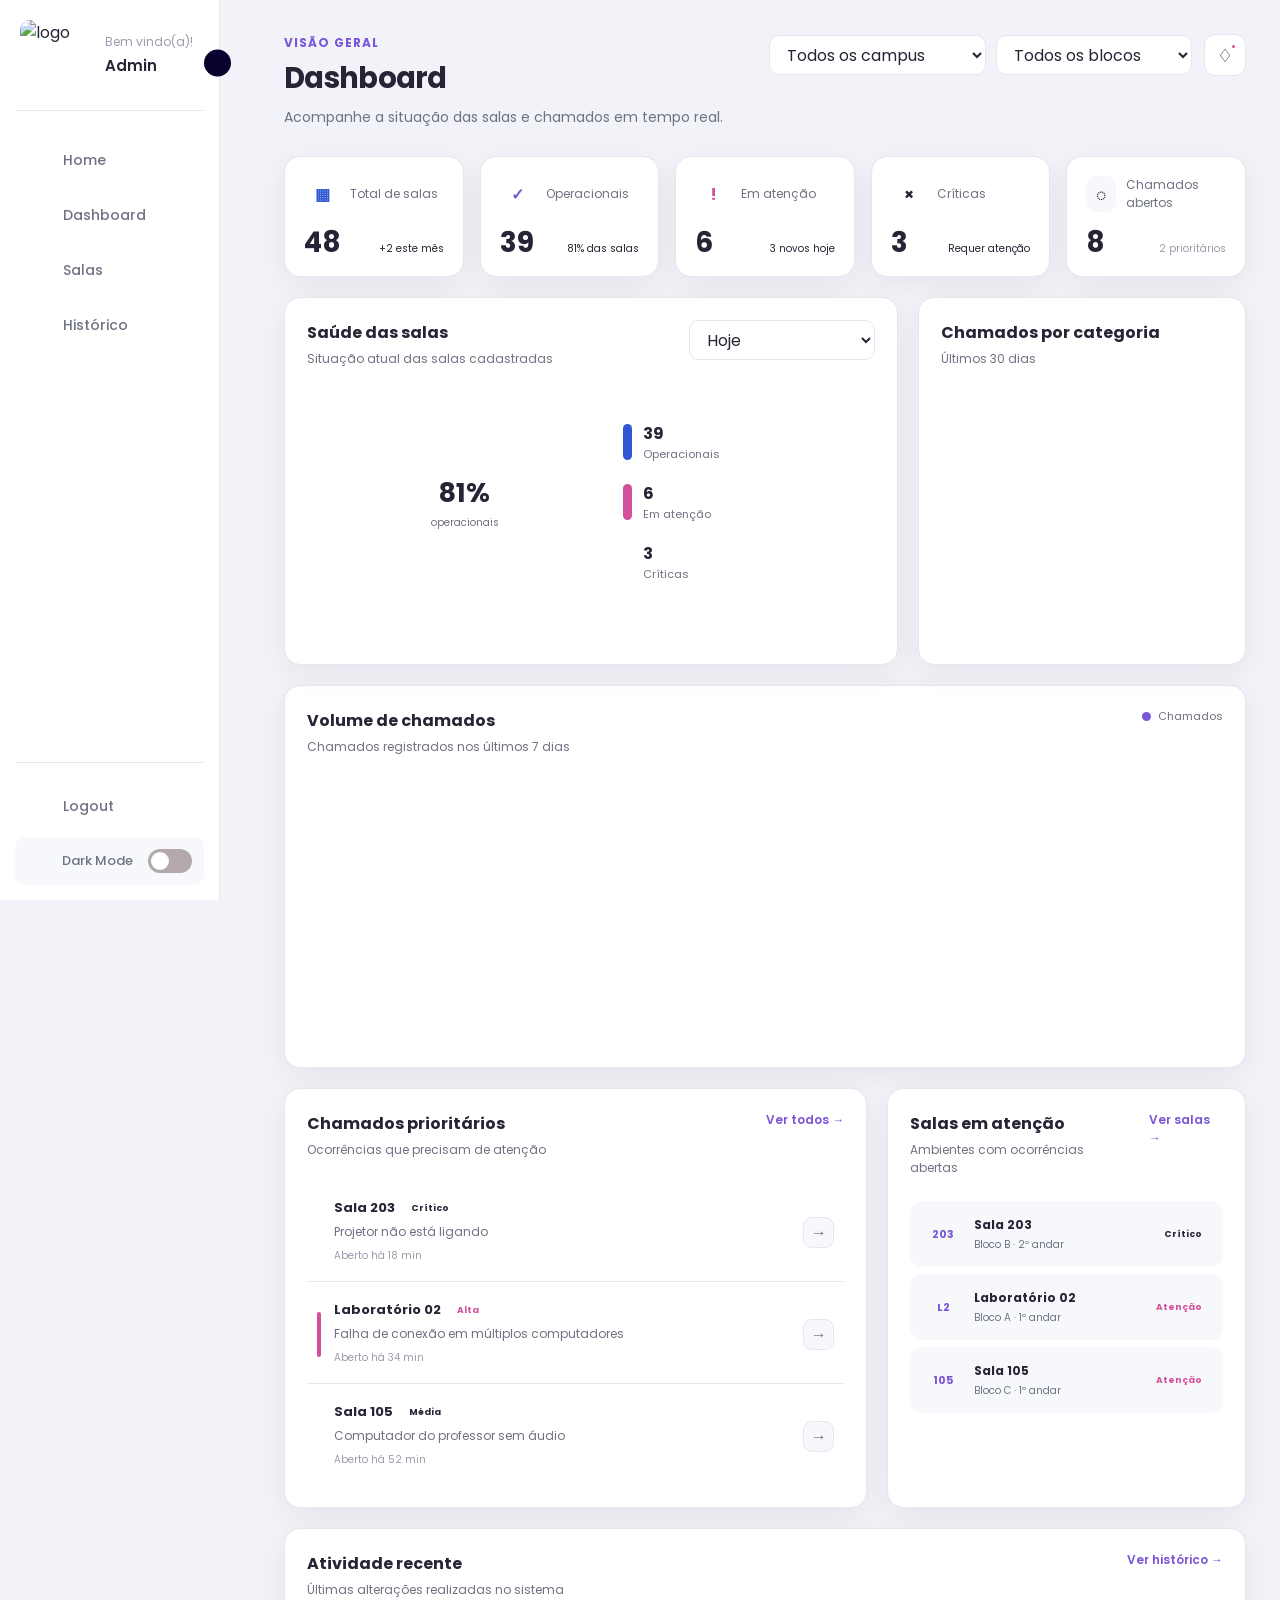
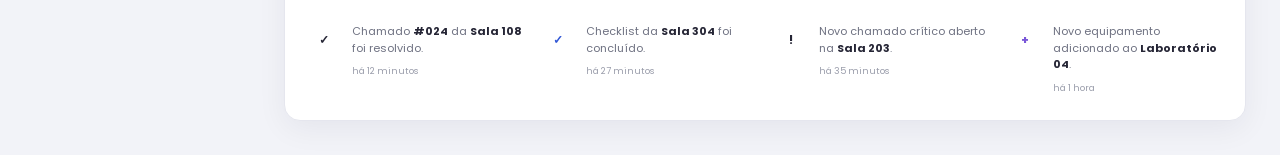
==== dashboard.html @ b804616a "Primeira versão do dashboard" ====
<!DOCTYPE html>
<html lang="pt-BR">

<head>
    <meta charset="UTF-8">
    <meta name="viewport" content="width=device-width, initial-scale=1.0">

    <title>Dashboard | SGSA</title>

    <link rel="stylesheet" href="css/dashboard.css">
    <link rel="stylesheet" href="css/global.css">
    <link rel="stylesheet" href="css/sidebar.css">
    <link rel="stylesheet" href="css/colors.css">
</head>

<body>

    <div class="app">

        <nav id="sidebar">
            <header>

            <div class="image-text">
                <span class="logo">
                    <img src="img/SGSA-logo.png" alt="logo">
                </span>
            </div>

            <div class="text header-text">
                <span class="bem-vindo">Bem vindo(a)!</span>
                <span class="user">Admin</span>
            </div>

            <i class="fa-solid fa-chevron-right toggle"></i>

        </header>

        <div class="menu-bar">
            <div class="menu">
                <ul class="menu-links">

                    <li class="nav-link">
                        <a href="#">
                            <i class="fa-regular fa-home"></i>
                            <span class="text nav-text">Home</span>
                        </a>
                    </li>

                    <li class="nav-link">
                        <a href="dashboard.html">
                            <i class="fa-solid fa-chart-line"></i>
                            <span class="text nav-text">Dashboard</span>
                        </a>
                    </li>

                    <li class="nav-link">
                        <a href="#">
                            <i class="fa-solid fa-graduation-cap"></i>
                            <span class="text nav-text">Salas</span>
                        </a>
                    </li>

                    <li class="nav-link">
                        <a href="#">
                            <i class="fa-solid fa-clock"></i>
                            <span class="text nav-text">Histórico</span>
                        </a>
                    </li>

                </ul>

                <ul class="menu-footer-links">
                    <li class="logout-link">
                        <a href="#">
                            <i class="fa-solid fa-power-off"></i>
                            <span class="text nav-text">Logout</span>
                        </a>
                    </li>

                    <li class="mode">
                            <div class="moon-sun">
                                <i class="fa-regular fa-moon moon"></i>
                                <i class="fa-regular fa-sun sun"></i>
                            </div>
                            <span class="mode-text text">Dark Mode</span>

                            <div class="toggle-switch">
                                <span class="switch"></span>
                            </div>
                    </li>

                </ul>
            </div>
            </div>
        </nav>

        <!-- =========================
             CONTEÚDO
        ========================== -->

        <main class="main-content">

            <!-- HEADER -->

            <header class="topbar">

                <div>

                    <p class="page-eyebrow">
                        Visão geral
                    </p>

                    <h1>
                        Dashboard
                    </h1>

                    <p class="page-description">
                        Acompanhe a situação das salas e chamados em tempo real.
                    </p>

                </div>


                <div class="topbar-actions">

                    <div class="filters">

                        <select>
                            <option>Todos os campus</option>
                            <option>Campus Paralela</option>
                            <option>Campus Comércio</option>
                        </select>

                        <select>
                            <option>Todos os blocos</option>
                            <option>Bloco A</option>
                            <option>Bloco B</option>
                            <option>Bloco C</option>
                        </select>

                    </div>


                    <button class="notification-button">
                        ♢
                        <span class="notification-dot"></span>
                    </button>

                </div>

            </header>


            <!-- =========================
                 CARDS
            ========================== -->

            <section class="summary-grid">

                <article class="summary-card">

                    <div class="summary-card-header">

                        <div class="card-icon blue">
                            ▦
                        </div>

                        <span class="card-label">
                            Total de salas
                        </span>

                    </div>

                    <div class="summary-card-content">

                        <strong class="card-number">
                            48
                        </strong>

                        <span class="card-change positive">
                            +2 este mês
                        </span>

                    </div>

                </article>


                <article class="summary-card">

                    <div class="summary-card-header">

                        <div class="card-icon purple">
                            ✓
                        </div>

                        <span class="card-label">
                            Operacionais
                        </span>

                    </div>

                    <div class="summary-card-content">

                        <strong class="card-number">
                            39
                        </strong>

                        <span class="card-change positive">
                            81% das salas
                        </span>

                    </div>

                </article>


                <article class="summary-card">

                    <div class="summary-card-header">

                        <div class="card-icon pink">
                            !
                        </div>

                        <span class="card-label">
                            Em atenção
                        </span>

                    </div>

                    <div class="summary-card-content">

                        <strong class="card-number">
                            6
                        </strong>

                        <span class="card-change warning">
                            3 novos hoje
                        </span>

                    </div>

                </article>


                <article class="summary-card">

                    <div class="summary-card-header">

                        <div class="card-icon red">
                            ×
                        </div>

                        <span class="card-label">
                            Críticas
                        </span>

                    </div>

                    <div class="summary-card-content">

                        <strong class="card-number">
                            3
                        </strong>

                        <span class="card-change danger">
                            Requer atenção
                        </span>

                    </div>

                </article>


                <article class="summary-card">

                    <div class="summary-card-header">

                        <div class="card-icon navy">
                            ◌
                        </div>

                        <span class="card-label">
                            Chamados abertos
                        </span>

                    </div>

                    <div class="summary-card-content">

                        <strong class="card-number">
                            8
                        </strong>

                        <span class="card-change">
                            2 prioritários
                        </span>

                    </div>

                </article>

            </section>


            <!-- =========================
                 GRÁFICOS
            ========================== -->

            <section class="charts-grid">

                <!-- SAÚDE DAS SALAS -->

                <article class="dashboard-card chart-large">

                    <div class="section-header">

                        <div>
                            <h2>Saúde das salas</h2>

                            <p>
                                Situação atual das salas cadastradas
                            </p>
                        </div>

                        <select class="small-select">
                            <option>Hoje</option>
                            <option>Últimos 7 dias</option>
                            <option>Últimos 30 dias</option>
                        </select>

                    </div>


                    <div class="health-content">

                        <div class="donut-wrapper">

                            <canvas id="healthChart"></canvas>

                            <div class="donut-center">
                                <strong>81%</strong>
                                <span>operacionais</span>
                            </div>

                        </div>


                        <div class="chart-legend">

                            <div class="legend-item">

                                <span class="legend-color operational"></span>

                                <div>
                                    <strong>39</strong>
                                    <span>Operacionais</span>
                                </div>

                            </div>


                            <div class="legend-item">

                                <span class="legend-color attention"></span>

                                <div>
                                    <strong>6</strong>
                                    <span>Em atenção</span>
                                </div>

                            </div>


                            <div class="legend-item">

                                <span class="legend-color critical"></span>

                                <div>
                                    <strong>3</strong>
                                    <span>Críticas</span>
                                </div>

                            </div>

                        </div>

                    </div>

                </article>


                <!-- CHAMADOS POR CATEGORIA -->

                <article class="dashboard-card chart-small">

                    <div class="section-header">

                        <div>
                            <h2>Chamados por categoria</h2>

                            <p>
                                Últimos 30 dias
                            </p>
                        </div>

                    </div>

                    <div class="chart-container">
                        <canvas id="categoryChart"></canvas>
                    </div>

                </article>

            </section>


            <!-- =========================
                 SEGUNDO GRÁFICO
            ========================== -->

            <section class="dashboard-card tickets-chart-card">

                <div class="section-header">

                    <div>
                        <h2>Volume de chamados</h2>

                        <p>
                            Chamados registrados nos últimos 7 dias
                        </p>
                    </div>

                    <div class="chart-indicator">
                        <span></span>
                        Chamados
                    </div>

                </div>


                <div class="chart-container line-container">
                    <canvas id="ticketsChart"></canvas>
                </div>

            </section>


            <!-- =========================
                 PARTE INFERIOR
            ========================== -->

            <section class="bottom-grid">


                <!-- CHAMADOS -->

                <article class="dashboard-card priority-tickets">

                    <div class="section-header">

                        <div>
                            <h2>Chamados prioritários</h2>

                            <p>
                                Ocorrências que precisam de atenção
                            </p>
                        </div>

                        <a href="#" class="view-all">
                            Ver todos →
                        </a>

                    </div>


                    <div class="ticket-list">

                        <div class="ticket">

                            <div class="ticket-priority critical"></div>

                            <div class="ticket-main">

                                <div class="ticket-title">

                                    <strong>
                                        Sala 203
                                    </strong>

                                    <span class="status critical">
                                        Crítico
                                    </span>

                                </div>

                                <p>
                                    Projetor não está ligando
                                </p>

                                <span class="ticket-time">
                                    Aberto há 18 min
                                </span>

                            </div>

                            <button class="ticket-button">
                                →
                            </button>

                        </div>


                        <div class="ticket">

                            <div class="ticket-priority high"></div>

                            <div class="ticket-main">

                                <div class="ticket-title">

                                    <strong>
                                        Laboratório 02
                                    </strong>

                                    <span class="status high">
                                        Alta
                                    </span>

                                </div>

                                <p>
                                    Falha de conexão em múltiplos computadores
                                </p>

                                <span class="ticket-time">
                                    Aberto há 34 min
                                </span>

                            </div>

                            <button class="ticket-button">
                                →
                            </button>

                        </div>


                        <div class="ticket">

                            <div class="ticket-priority medium"></div>

                            <div class="ticket-main">

                                <div class="ticket-title">

                                    <strong>
                                        Sala 105
                                    </strong>

                                    <span class="status medium">
                                        Média
                                    </span>

                                </div>

                                <p>
                                    Computador do professor sem áudio
                                </p>

                                <span class="ticket-time">
                                    Aberto há 52 min
                                </span>

                            </div>

                            <button class="ticket-button">
                                →
                            </button>

                        </div>

                    </div>

                </article>


                <!-- SALAS -->

                <article class="dashboard-card room-status">

                    <div class="section-header">

                        <div>
                            <h2>Salas em atenção</h2>

                            <p>
                                Ambientes com ocorrências abertas
                            </p>
                        </div>

                        <a href="#" class="view-all">
                            Ver salas →
                        </a>

                    </div>


                    <div class="rooms-list">

                        <div class="room-item">

                            <div class="room-icon">
                                203
                            </div>

                            <div class="room-info">

                                <strong>
                                    Sala 203
                                </strong>

                                <span>
                                    Bloco B · 2º andar
                                </span>

                            </div>

                            <span class="room-status-indicator critical">
                                Crítico
                            </span>

                        </div>


                        <div class="room-item">

                            <div class="room-icon">
                                L2
                            </div>

                            <div class="room-info">

                                <strong>
                                    Laboratório 02
                                </strong>

                                <span>
                                    Bloco A · 1º andar
                                </span>

                            </div>

                            <span class="room-status-indicator attention">
                                Atenção
                            </span>

                        </div>


                        <div class="room-item">

                            <div class="room-icon">
                                105
                            </div>

                            <div class="room-info">

                                <strong>
                                    Sala 105
                                </strong>

                                <span>
                                    Bloco C · 1º andar
                                </span>

                            </div>

                            <span class="room-status-indicator attention">
                                Atenção
                            </span>

                        </div>

                    </div>

                </article>

            </section>


            <!-- =========================
                 ATIVIDADES
            ========================== -->

            <section class="dashboard-card activity-card">

                <div class="section-header">

                    <div>
                        <h2>Atividade recente</h2>

                        <p>
                            Últimas alterações realizadas no sistema
                        </p>
                    </div>

                    <a href="#" class="view-all">
                        Ver histórico →
                    </a>

                </div>


                <div class="activity-list">

                    <div class="activity-item">

                        <div class="activity-icon success">
                            ✓
                        </div>

                        <div>
                            <p>
                                Chamado <strong>#024</strong> da
                                <strong>Sala 108</strong> foi resolvido.
                            </p>

                            <span>
                                há 12 minutos
                            </span>
                        </div>

                    </div>


                    <div class="activity-item">

                        <div class="activity-icon blue">
                            ✓
                        </div>

                        <div>
                            <p>
                                Checklist da <strong>Sala 304</strong>
                                foi concluído.
                            </p>

                            <span>
                                há 27 minutos
                            </span>
                        </div>

                    </div>


                    <div class="activity-item">

                        <div class="activity-icon danger">
                            !
                        </div>

                        <div>
                            <p>
                                Novo chamado crítico aberto na
                                <strong>Sala 203</strong>.
                            </p>

                            <span>
                                há 35 minutos
                            </span>
                        </div>

                    </div>


                    <div class="activity-item">

                        <div class="activity-icon purple">
                            +
                        </div>

                        <div>
                            <p>
                                Novo equipamento adicionado ao
                                <strong>Laboratório 04</strong>.
                            </p>

                            <span>
                                há 1 hora
                            </span>
                        </div>

                    </div>

                </div>

            </section>

        </main>

    </div>


    <!-- CHART.JS -->
    <script src="https://cdn.jsdelivr.net/npm/chart.js"></script>

    <script src="scripts/scripts.js"></script>
    <script src="scripts/toggle-switch.js"></script>
    <script src="scripts/toggle-sidebar.js"></script>
    <script src="scripts/"></script>

</body>

</html>
---- css/dashboard.css ----
/* ==================================================
   SGSA
   DASHBOARD
================================================== */


body {

    min-height: 100vh;

    font-family:
        Inter,
        system-ui,
        -apple-system,
        BlinkMacSystemFont,
        "Segoe UI",
        sans-serif;

    background: var(--bg);

    color: var(--text-primary);

    transition:
        background 0.3s ease,
        color 0.3s ease;
}


button,
select {
    font: inherit;
}


button {
    cursor: pointer;
}


/* =========================
   APP
========================= */

.app {
    min-height: 100vh;
}


/* ==================================================
   SIDEBAR
================================================== */

.sidebar {

    position: fixed;

    top: 0;
    left: 0;

    width: var(--sidebar-width);
    height: 100vh;

    padding: 22px 16px;

    background:
        linear-gradient(
            180deg,
            var(--navy) 0%,
            #121a38 100%
        );

    color: white;

    display: flex;
    flex-direction: column;

    z-index: 100;

    transition: width 0.3s ease;
}


/* =========================
   SIDEBAR HEADER
========================= */

.sidebar-header {

    display: flex;
    align-items: center;
    justify-content: space-between;

    margin-bottom: 35px;
}


.logo {

    display: flex;
    align-items: center;

    gap: 11px;

    overflow: hidden;
}


.logo-symbol {

    width: 43px;
    height: 43px;

    flex-shrink: 0;

    border-radius: 13px;

    display: flex;
    align-items: center;
    justify-content: center;

    font-size: 20px;
    font-weight: 800;

    background:
        linear-gradient(
            135deg,
            #5277ef,
            #855cdc,
            #d4509c
        );

    box-shadow:
        0 7px 20px rgba(122, 86, 216, 0.35);
}


.logo-text {

    display: flex;
    flex-direction: column;

    white-space: nowrap;
}


.logo-text strong {
    font-size: 17px;
}


.logo-text span {

    margin-top: 2px;

    font-size: 11px;

    color: #aeb6d4;
}


.sidebar-toggle {

    position: absolute;

    right: -13px;
    top: 30px;

    width: 27px;
    height: 27px;

    border-radius: 50%;

    border: 1px solid rgba(255, 255, 255, 0.08);

    color: white;
    background: #293456;

    display: flex;
    align-items: center;
    justify-content: center;

    font-size: 20px;

    transition: 0.2s;
}


.sidebar-toggle:hover {
    background: #354268;
}


/* =========================
   MENU
========================= */

.sidebar-nav {

    display: flex;
    flex-direction: column;

    gap: 6px;
}


.nav-item,
.theme-switch {

    min-height: 48px;

    display: flex;
    align-items: center;

    padding: 0 13px;

    gap: 15px;

    border-radius: 11px;

    color: #b8c0dd;

    text-decoration: none;

    border: none;

    background: transparent;

    transition: 0.2s;

    position: relative;
}


.nav-item:hover,
.theme-switch:hover {

    color: white;

    background:
        rgba(255, 255, 255, 0.06);
}


.nav-item.active {

    color: white;

    background:
        linear-gradient(
            90deg,
            rgba(84, 118, 239, 0.25),
            rgba(126, 86, 216, 0.14)
        );
}


.nav-item.active::before {

    content: "";

    position: absolute;

    left: -16px;

    width: 4px;
    height: 26px;

    border-radius: 0 10px 10px 0;

    background:
        linear-gradient(
            #5778ef,
            #d4509c
        );
}


.nav-icon {

    width: 24px;

    flex-shrink: 0;

    text-align: center;

    font-size: 18px;
}


.nav-text {

    white-space: nowrap;

    font-size: 14px;

    transition:
        opacity 0.2s,
        width 0.2s;
}


.nav-badge {

    margin-left: auto;

    padding: 3px 8px;

    border-radius: 20px;

    font-size: 11px;

    background: var(--red);

    color: white;
}


/* =========================
   SIDEBAR BOTTOM
========================= */

.sidebar-bottom {

    margin-top: auto;

    display: flex;
    flex-direction: column;

    gap: 12px;
}


.theme-switch {
    width: 100%;
}


.theme-icon {
    width: 24px;
    font-size: 19px;
}


.user-card {

    padding-top: 15px;

    border-top:
        1px solid rgba(255, 255, 255, 0.08);

    display: flex;
    align-items: center;

    gap: 11px;
}


.avatar {

    width: 39px;
    height: 39px;

    flex-shrink: 0;

    border-radius: 50%;

    display: flex;
    align-items: center;
    justify-content: center;

    background:
        linear-gradient(
            135deg,
            #596fe8,
            #bd559f
        );

    font-size: 12px;
    font-weight: 700;
}


.user-info {

    display: flex;
    flex-direction: column;

    overflow: hidden;

    flex: 1;
}


.user-info strong {

    font-size: 13px;

    white-space: nowrap;
}


.user-info span {

    margin-top: 2px;

    color: #929bb9;

    font-size: 11px;
}


.user-menu {

    border: none;

    color: #aab1cc;

    background: transparent;

    font-size: 20px;
}


/* =========================
   SIDEBAR FECHADA
========================= */

.sidebar.collapsed {
    width: var(--sidebar-collapsed);
}


.sidebar.collapsed .logo-text,
.sidebar.collapsed .nav-text,
.sidebar.collapsed .nav-badge,
.sidebar.collapsed .user-info,
.sidebar.collapsed .user-menu {

    opacity: 0;
    width: 0;

    pointer-events: none;
}


.sidebar.collapsed .sidebar-toggle {
    transform: rotate(180deg);
}


.sidebar.collapsed .main-content {
    margin-left: var(--sidebar-collapsed);
}


/* ==================================================
   MAIN
================================================== */

.main-content {

    margin-left: var(--sidebar-width);

    padding: 34px;

    transition: margin-left 0.3s ease;
}


body.sidebar-collapsed .main-content {
    margin-left: var(--sidebar-collapsed);
}


/* =========================
   HEADER
========================= */

.topbar {

    display: flex;
    align-items: flex-start;
    justify-content: space-between;

    gap: 25px;

    margin-bottom: 28px;
}


.page-eyebrow {

    margin-bottom: 5px;

    color: var(--purple);

    font-size: 12px;
    font-weight: 700;

    text-transform: uppercase;

    letter-spacing: 1px;
}


.topbar h1 {

    font-size: 29px;

    letter-spacing: -0.7px;
}


.page-description {

    margin-top: 7px;

    color: var(--text-secondary);

    font-size: 14px;
}


.topbar-actions {

    display: flex;
    align-items: center;

    gap: 12px;
}


.filters {

    display: flex;

    gap: 10px;
}


select {

    min-height: 40px;

    padding: 0 34px 0 13px;

    border-radius: 10px;

    border: 1px solid var(--border);

    outline: none;

    color: var(--text-primary);

    background: var(--surface);
}


.notification-button {

    position: relative;

    width: 42px;
    height: 42px;

    border-radius: 11px;

    border: 1px solid var(--border);

    background: var(--surface);

    color: var(--text-primary);

    font-size: 18px;
}


.notification-dot {

    position: absolute;

    right: 8px;
    top: 8px;

    width: 7px;
    height: 7px;

    border-radius: 50%;

    background: var(--pink);

    border: 2px solid var(--surface);
}


/* ==================================================
   SUMMARY CARDS
================================================== */

.summary-grid {

    display: grid;

    grid-template-columns:
        repeat(5, minmax(150px, 1fr));

    gap: 16px;

    margin-bottom: 20px;
}


.summary-card {

    padding: 19px;

    border-radius: var(--radius-md);

    border: 1px solid var(--border);

    background: var(--surface);

    box-shadow: var(--shadow);

    transition:
        transform 0.2s,
        border-color 0.2s;
}


.summary-card:hover {

    transform: translateY(-3px);

    border-color:
        rgba(121, 86, 216, 0.3);
}


.summary-card-header {

    display: flex;
    align-items: center;

    gap: 10px;
}


.card-icon {

    width: 36px;
    height: 36px;

    border-radius: 10px;

    display: flex;
    align-items: center;
    justify-content: center;

    font-weight: 700;
}


.card-icon.blue {
    background: var(--blue-soft);
    color: var(--blue);
}


.card-icon.purple {
    background: var(--purple-soft);
    color: var(--purple);
}


.card-icon.pink {
    background: var(--pink-soft);
    color: var(--pink);
}


.card-icon.red {
    background: var(--red-soft);
    color: var(--red);
}


.card-icon.navy {
    background: var(--surface-secondary);
    color: var(--text-primary);
}


.card-label {

    color: var(--text-secondary);

    font-size: 12px;
}


.summary-card-content {

    margin-top: 17px;

    display: flex;
    align-items: flex-end;
    justify-content: space-between;

    gap: 8px;
}


.card-number {

    font-size: 28px;

    line-height: 1;
}


.card-change {

    color: var(--text-muted);

    font-size: 10px;
}


.card-change.positive {
    color: var(--green);
}


.card-change.warning {
    color: var(--orange);
}


.card-change.danger {
    color: var(--red);
}


/* ==================================================
   DASHBOARD CARDS
================================================== */

.dashboard-card {

    padding: 22px;

    border-radius: var(--radius-md);

    border: 1px solid var(--border);

    background: var(--surface);

    box-shadow: var(--shadow);
}


.section-header {

    display: flex;
    align-items: flex-start;
    justify-content: space-between;

    gap: 20px;

    margin-bottom: 24px;
}


.section-header h2 {

    margin-bottom: 5px;

    font-size: 16px;
}


.section-header p {

    color: var(--text-secondary);

    font-size: 12px;
}


.view-all {

    color: var(--purple);

    text-decoration: none;

    font-size: 12px;
    font-weight: 600;
}


/* ==================================================
   CHARTS
================================================== */

.charts-grid {

    display: grid;

    grid-template-columns:
        minmax(0, 1.5fr)
        minmax(300px, 0.8fr);

    gap: 20px;

    margin-bottom: 20px;
}


.health-content {

    min-height: 220px;

    display: grid;

    grid-template-columns:
        minmax(180px, 1fr)
        minmax(180px, 0.8fr);

    align-items: center;
}


.donut-wrapper {

    position: relative;

    width: 220px;
    height: 220px;

    max-width: 100%;

    margin: auto;
}


.donut-center {

    position: absolute;

    top: 50%;
    left: 50%;

    transform: translate(-50%, -50%);

    display: flex;
    flex-direction: column;

    align-items: center;

    pointer-events: none;
}


.donut-center strong {

    font-size: 27px;
}


.donut-center span {

    margin-top: 2px;

    color: var(--text-secondary);

    font-size: 10px;
}


.chart-legend {

    display: flex;
    flex-direction: column;

    gap: 18px;
}


.legend-item {

    display: flex;
    align-items: center;

    gap: 11px;
}


.legend-color {

    width: 9px;
    height: 36px;

    border-radius: 20px;
}


.legend-color.operational {
    background: var(--blue);
}


.legend-color.attention {
    background: var(--pink);
}


.legend-color.critical {
    background: var(--red);
}


.legend-item div {

    display: flex;
    flex-direction: column;
}


.legend-item strong {
    font-size: 16px;
}


.legend-item span {

    color: var(--text-secondary);

    font-size: 11px;
}


.chart-container {

    position: relative;

    width: 100%;
    height: 250px;
}


.tickets-chart-card {
    margin-bottom: 20px;
}


.line-container {
    height: 265px;
}


.chart-indicator {

    display: flex;
    align-items: center;

    gap: 7px;

    color: var(--text-secondary);

    font-size: 11px;
}


.chart-indicator span {

    width: 9px;
    height: 9px;

    border-radius: 50%;

    background: var(--purple);
}


/* ==================================================
   BOTTOM
================================================== */

.bottom-grid {

    display: grid;

    grid-template-columns:
        minmax(0, 1.3fr)
        minmax(300px, 0.8fr);

    gap: 20px;

    margin-bottom: 20px;
}


/* =========================
   TICKETS
========================= */

.ticket-list {

    display: flex;
    flex-direction: column;

    gap: 3px;
}


.ticket {

    min-height: 88px;

    padding: 15px 10px;

    display: flex;
    align-items: center;

    gap: 13px;

    border-bottom: 1px solid var(--border);
}


.ticket:last-child {
    border-bottom: none;
}


.ticket-priority {

    width: 4px;
    height: 45px;

    border-radius: 20px;

    flex-shrink: 0;
}


.ticket-priority.critical {
    background: var(--red);
}


.ticket-priority.high {
    background: var(--pink);
}


.ticket-priority.medium {
    background: var(--orange);
}


.ticket-main {

    flex: 1;
}


.ticket-title {

    display: flex;
    align-items: center;

    gap: 9px;

    margin-bottom: 5px;
}


.ticket-title strong {
    font-size: 13px;
}


.ticket-main p {

    color: var(--text-secondary);

    font-size: 12px;
}


.ticket-time {

    display: inline-block;

    margin-top: 5px;

    color: var(--text-muted);

    font-size: 10px;
}


.status {

    padding: 3px 7px;

    border-radius: 20px;

    font-size: 9px;
    font-weight: 700;
}


.status.critical {

    color: var(--red);

    background: var(--red-soft);
}


.status.high {

    color: var(--pink);

    background: var(--pink-soft);
}


.status.medium {

    color: var(--orange);

    background: var(--orange-soft);
}


.ticket-button {

    width: 31px;
    height: 31px;

    border: 1px solid var(--border);

    border-radius: 9px;

    background: var(--surface-secondary);

    color: var(--text-secondary);

    transition: 0.2s;
}


.ticket-button:hover {

    color: white;

    background: var(--purple);

    border-color: var(--purple);
}


/* =========================
   ROOMS
========================= */

.rooms-list {

    display: flex;
    flex-direction: column;

    gap: 7px;
}


.room-item {

    padding: 13px;

    border-radius: 12px;

    display: flex;
    align-items: center;

    gap: 11px;

    background: var(--surface-secondary);
}


.room-icon {

    width: 40px;
    height: 40px;

    flex-shrink: 0;

    display: flex;
    align-items: center;
    justify-content: center;

    border-radius: 11px;

    color: var(--purple);

    background: var(--purple-soft);

    font-size: 11px;
    font-weight: 700;
}


.room-info {

    display: flex;
    flex-direction: column;

    flex: 1;
}


.room-info strong {
    font-size: 12px;
}


.room-info span {

    margin-top: 3px;

    color: var(--text-secondary);

    font-size: 10px;
}


.room-status-indicator {

    padding: 5px 8px;

    border-radius: 20px;

    font-size: 9px;
    font-weight: 700;
}


.room-status-indicator.critical {

    color: var(--red);

    background: var(--red-soft);
}


.room-status-indicator.attention {

    color: var(--pink);

    background: var(--pink-soft);
}


/* ==================================================
   ACTIVITY
================================================== */

.activity-list {

    display: grid;

    grid-template-columns:
        repeat(4, minmax(180px, 1fr));

    gap: 18px;
}


.activity-item {

    display: flex;
    align-items: flex-start;

    gap: 11px;
}


.activity-icon {

    width: 34px;
    height: 34px;

    flex-shrink: 0;

    display: flex;
    align-items: center;
    justify-content: center;

    border-radius: 10px;

    font-size: 12px;
    font-weight: 700;
}


.activity-icon.success {

    color: var(--green);

    background: var(--green-soft);
}


.activity-icon.blue {

    color: var(--blue);

    background: var(--blue-soft);
}


.activity-icon.danger {

    color: var(--red);

    background: var(--red-soft);
}


.activity-icon.purple {

    color: var(--purple);

    background: var(--purple-soft);
}


.activity-item p {

    color: var(--text-secondary);

    font-size: 11px;

    line-height: 1.5;
}


.activity-item p strong {
    color: var(--text-primary);
}


.activity-item span {

    display: inline-block;

    margin-top: 4px;

    color: var(--text-muted);

    font-size: 9px;
}


/* ==================================================
   RESPONSIVIDADE
================================================== */

@media (max-width: 1200px) {

    .summary-grid {
        grid-template-columns:
            repeat(3, 1fr);
    }


    .activity-list {
        grid-template-columns:
            repeat(2, 1fr);
    }

}


@media (max-width: 900px) {

    .charts-grid,
    .bottom-grid {
        grid-template-columns: 1fr;
    }


    .topbar {

        flex-direction: column;
    }


    .topbar-actions {

        width: 100%;

        justify-content: space-between;
    }

}


@media (max-width: 700px) {

    .sidebar {

        width: var(--sidebar-collapsed);
    }


    .sidebar .logo-text,
    .sidebar .nav-text,
    .sidebar .nav-badge,
    .sidebar .user-info,
    .sidebar .user-menu {

        display: none;
    }


    .sidebar-toggle {
        display: none;
    }


    .main-content {

        margin-left: var(--sidebar-collapsed);

        padding: 22px 16px;
    }


    .summary-grid {
        grid-template-columns: 1fr 1fr;
    }


    .filters {

        flex-direction: column;
    }


    .health-content {
        grid-template-columns: 1fr;
    }


    .chart-legend {

        margin-top: 20px;

        flex-direction: row;
        justify-content: center;

        flex-wrap: wrap;
    }


    .legend-color {

        width: 8px;
        height: 28px;
    }


    .activity-list {
        grid-template-columns: 1fr;
    }

}


@media (max-width: 480px) {

    .summary-grid {
        grid-template-columns: 1fr;
    }


    .topbar-actions {

        flex-direction: column;
        align-items: stretch;
    }


    .filters select {
        width: 100%;
    }

}
---- css/global.css ----
@import url('https://fonts.googleapis.com/css2?family=Poppins:ital,wght@0,100;0,200;0,300;0,400;0,500;0,600;0,700;0,800;0,900;1,100;1,200;1,300;1,400;1,500;1,600;1,700;1,800;1,900&display=swap');

*{
    margin: 0;
    padding: 0;
    box-sizing: border-box;
    font-family: "Poppins", sans-serif;
}

body {
    margin: 0;
    background-color: var(--background);
    color: var(--text-primary);
    transition:
        background-color 0.3s ease,
        color 0.3s ease;
}


.login-container{
    width: 1100px;
    max-width: 100%;
    height: 650px;
    background: #fff;
    border-radius: 25px;
    overflow: hidden;
    display: flex;
    box-shadow: 0 20px 45px rgba(92, 85, 190, .18);
}
---- css/sidebar.css ----
/* ========================================
   SIDEBAR PRINCIPAL
======================================== */

#sidebar {
    position: fixed;

    top: 0;
    left: 0;

    width: clamp(220px, 17vw, 280px);
    height: 100vh;

    padding: 15px;

    background-color: var(--surface);
    border-right: 1px solid var(--border);

    display: flex;
    flex-direction: column;

    transition:
        width 0.3s ease,
        background-color 0.3s ease,
        border-color 0.3s ease;

    z-index: 1000;
}


/* ========================================
   HEADER
======================================== */

#sidebar header {
    position: relative;

    display: flex;
    align-items: center;

    gap: 15px;

    padding: 5px 5px 20px;

    border-bottom: 1px solid var(--border);
}


/* Logo */

#sidebar .image-text {
    display: flex;
    align-items: center;
    justify-content: center;
}

#sidebar .image-text img {
    display: block;

    width: 70px;
    height: 70px;

    object-fit: contain;

    border-radius: 10px;
}


/* Informações do usuário */

#sidebar .header-text {
    display: flex;
    flex-direction: column;

    gap: 3px;
}

#sidebar .bem-vindo {
    font-size: 12px;
    font-weight: 400;

    color: var(--text-muted);
}

#sidebar .user {
    font-size: 15px;
    font-weight: 600;

    color: var(--text-primary);
}


/* ========================================
   BOTÃO DE EXPANDIR / RECOLHER
======================================== */

#sidebar header .toggle {
    position: absolute;

    top: 50%;
    right: -27px;

    transform: translateY(-50%);

    width: 27px;
    height: 27px;

    border-radius: 50%;

    display: flex;
    align-items: center;
    justify-content: center;

    background-color: var(--primary);
    color: var(--text-on-primary);

    font-size: 12px;

    cursor: pointer;

    box-shadow: 0 3px 8px var(--shadow);

    transition:
        background-color 0.3s ease,
        transform 0.3s ease;
}

#sidebar header .toggle:hover {
    background-color: var(--primary-hover);

    transform: translateY(-50%) scale(1.05);
}


/* ========================================
   ÁREA DO MENU
======================================== */

.menu-bar {
    flex: 1;

    display: flex;
    flex-direction: column;

    margin-top: 25px;
}

.menu {
    flex: 1;

    display: flex;
    flex-direction: column;
}


/* ========================================
   LISTAS
======================================== */

.menu-links,
.menu-footer-links {
    display: flex;
    flex-direction: column;

    gap: 7px;

    padding: 0;
    margin: 0;

    list-style: none;
}


/* ========================================
   LINKS
======================================== */

.menu-links li a,
.logout-link a {
    display: flex;
    align-items: center;

    width: 100%;
    min-height: 48px;

    padding: 0 12px;

    gap: 14px;

    border-radius: 10px;

    text-decoration: none;

    color: var(--text-secondary);

    font-size: 14px;
    font-weight: 500;

    transition:
        background-color 0.25s ease,
        color 0.25s ease,
        transform 0.25s ease;
}


/* Ícones */

.menu-links li a i,
.logout-link a i {
    width: 22px;

    display: flex;
    align-items: center;
    justify-content: center;

    font-size: 18px;

    flex-shrink: 0;
}


/* ========================================
   HOVER
======================================== */

.menu-links li a:hover {
    background-color: var(--primary-light);
    color: var(--primary);

    transform: translateX(3px);
}


/* ========================================
   ITEM ATIVO
======================================== */

.menu-links li.active a {
    background-color: var(--primary);

    color: var(--text-on-primary);

    box-shadow: 0 5px 12px var(--primary-shadow);
}

.menu-links li.active a:hover {
    background-color: var(--primary-hover);

    color: var(--text-on-primary);

    transform: none;
}


/* ========================================
   RODAPÉ
======================================== */

.menu-footer-links {
    margin-top: auto;

    padding-top: 20px;
}


/* Linha divisória */

.menu-footer-links::before {
    content: "";

    width: 100%;
    height: 1px;

    margin-bottom: 12px;

    background-color: var(--border);
}


/* ========================================
   LOGOUT
======================================== */

.logout-link a {
    color: var(--text-secondary);
}

.logout-link a:hover {
    background-color: var(--danger-light);

    color: var(--danger);

    transform: translateX(3px);
}


/* ========================================
   DARK MODE
======================================== */

.menu-bar .mode {
    display: flex;
    align-items: center;

    min-height: 48px;

    padding: 0 12px;

    border-radius: 10px;

    background-color: var(--surface-secondary);
    color: var(--text-secondary);

    transition:
        background-color 0.3s ease,
        color 0.3s ease;
}

.menu-bar .mode:hover {
    background-color: var(--surface-hover);
}


/* ========================================
   ÍCONES SOL / LUA
======================================== */

.menu-bar .mode .moon-sun {
    position: relative;

    width: 25px;
    height: 25px;

    display: flex;
    align-items: center;
    justify-content: center;

    flex-shrink: 0;
}

.menu-bar .mode i {
    position: absolute;

    font-size: 16px;

    transition: opacity 0.3s ease;
}


/* Estado inicial */

.menu-bar .mode i.moon {
    opacity: 0;
}

.menu-bar .mode i.sun {
    opacity: 1;
}


/* ========================================
   TEXTO DO MODO
======================================== */

.menu-bar .mode .mode-text {
    flex: 1;

    margin-left: 10px;

    font-size: 13px;
    font-weight: 500;
}


/* ========================================
   TOGGLE SWITCH
======================================== */

.menu-bar .mode .toggle-switch {
    position: relative;

    width: 44px;
    height: 24px;

    border-radius: 20px;

    background-color: var(--switch-background);

    cursor: pointer;

    transition: background-color 0.3s ease;
}

.toggle-switch .switch {
    position: absolute;

    top: 3px;
    left: 3px;

    width: 18px;
    height: 18px;

    border-radius: 50%;

    background-color: var(--switch-button);

    box-shadow: 0 2px 5px var(--shadow);

    transition: left 0.3s ease;
}


/* ========================================
   DARK MODE ATIVO
======================================== */

body.dark .menu-bar .mode i.moon {
    opacity: 1;
}

body.dark .menu-bar .mode i.sun {
    opacity: 0;
}

body.dark .menu-bar .mode .toggle-switch {
    background-color: var(--primary);
}

body.dark .toggle-switch .switch {
    left: 23px;
}


/* ========================================
   SIDEBAR RECOLHIDA
======================================== */

#sidebar.close {
    width: 88px;
}


/* Esconder textos */

#sidebar.close .header-text,
#sidebar.close .nav-text,
#sidebar.close .mode-text {
    display: none;
}


/* Centralizar logo */

#sidebar.close header {
    justify-content: center;
}

#sidebar.close .image-text img {
    width: 52px;
    height: 52px;
}


/* Centralizar links */

#sidebar.close .menu-links li a,
#sidebar.close .logout-link a,
#sidebar.close .mode {
    justify-content: center;

    padding-left: 0;
    padding-right: 0;
}


/* Ícones */

#sidebar.close .menu-links li a i,
#sidebar.close .logout-link a i {
    margin: 0;
}


/* Dark mode */

#sidebar.close .mode .moon-sun {
    margin: 0;
}

#sidebar.close .mode .toggle-switch {
    display: none;
}


/* ========================================
   RESPONSIVIDADE
======================================== */

@media (max-width: 768px) {

    #sidebar {
        width: 88px;
    }

    #sidebar .header-text,
    #sidebar .nav-text,
    #sidebar .mode-text {
        display: none;
    }

    #sidebar header {
        justify-content: center;
    }

    #sidebar .menu-links li a,
    #sidebar .logout-link a,
    #sidebar .mode {
        justify-content: center;

        padding-left: 0;
        padding-right: 0;
    }

    #sidebar header .toggle {
        display: none;
    }
}
---- css/colors.css ----
/* ========================================
   SGSA — SISTEMA DE CORES
======================================== */

:root {

    /* ============================
       IDENTIDADE
    ============================ */

    --primary: #0b012e;
    --primary-hover: #17104a;
    --primary-light: #eeeafd;

    --blue: #3157d5;
    --blue-light: #edf1ff;

    --purple: #7956d8;
    --purple-light: #f0ebff;

    --pink: #d4509c;
    --pink-light: #fdebf5;

    --text-on-primary: #ffffff;

    --primary-shadow: rgba(11, 1, 46, 0.18);


    /* ============================
       FUNDOS
    ============================ */

    --background: #f2f3f8;

    --surface: #ffffff;
    --surface-secondary: #f7f8fc;
    --surface-hover: #edeff5;


    /* ============================
       TEXTOS
    ============================ */

    --text-primary: #252535;
    --text-secondary: #6f7282;
    --text-muted: #9a9dab;


    /* ============================
       BORDAS
    ============================ */

    --border: #e5e6ee;


    /* ============================
       STATUS
    ============================ */

    --success: #4caf7d;
    --warning: #e5a93d;
    --danger: #d95353;
    --info: #5b8def;


    /* ============================
       STATUS — FUNDOS
    ============================ */

    --success-light: #e8f6ef;
    --warning-light: #fff4df;
    --danger-light: #fbeaea;
    --info-light: #eaf1ff;


    /* ============================
       SWITCH
    ============================ */

    --switch-background: #b3a9ab;
    --switch-button: #ffffff;


    /* ============================
       LAYOUT
    ============================ */

    --sidebar-width: 250px;
    --sidebar-collapsed: 82px;

    --radius-sm: 10px;
    --radius-md: 16px;
    --radius-lg: 20px;


    /* ============================
       SOMBRAS
    ============================ */

    --shadow: 0 8px 30px rgba(11, 1, 46, 0.06);

}


/* ========================================
   DARK MODE
======================================== */

body.dark {

    /* ============================
       IDENTIDADE
    ============================ */

    --primary: #181535;
    --primary-hover: #221d4d;
    --primary-light: rgba(121, 86, 216, 0.15);

    --blue: #6887ef;
    --blue-light: rgba(49, 87, 213, 0.16);

    --purple: #9a7bea;
    --purple-light: rgba(121, 86, 216, 0.16);

    --pink: #e270b4;
    --pink-light: rgba(212, 80, 156, 0.16);

    --text-on-primary: #ffffff;

    --primary-shadow: rgba(0, 0, 0, 0.25);


    /* ============================
       FUNDOS
    ============================ */

    --background: #11101a;

    --surface: #1b1a27;
    --surface-secondary: #242330;
    --surface-hover: #2c2a39;


    /* ============================
       TEXTOS
    ============================ */

    --text-primary: #f5f3fa;
    --text-secondary: #bbb8c8;
    --text-muted: #888494;


    /* ============================
       BORDAS
    ============================ */

    --border: #302e3c;


    /* ============================
       STATUS
    ============================ */

    --success: #65c995;
    --warning: #f0bd5a;
    --danger: #e87575;
    --info: #79a3f5;


    /* ============================
       STATUS — FUNDOS
    ============================ */

    --success-light: rgba(101, 201, 149, 0.13);
    --warning-light: rgba(240, 189, 90, 0.13);
    --danger-light: rgba(232, 117, 117, 0.13);
    --info-light: rgba(121, 163, 245, 0.13);


    /* ============================
       SWITCH
    ============================ */

    --switch-background: #51494c;
    --switch-button: #ffffff;


    /* ============================
       SOMBRAS
    ============================ */

    --shadow: 0 8px 30px rgba(0, 0, 0, 0.22);

}
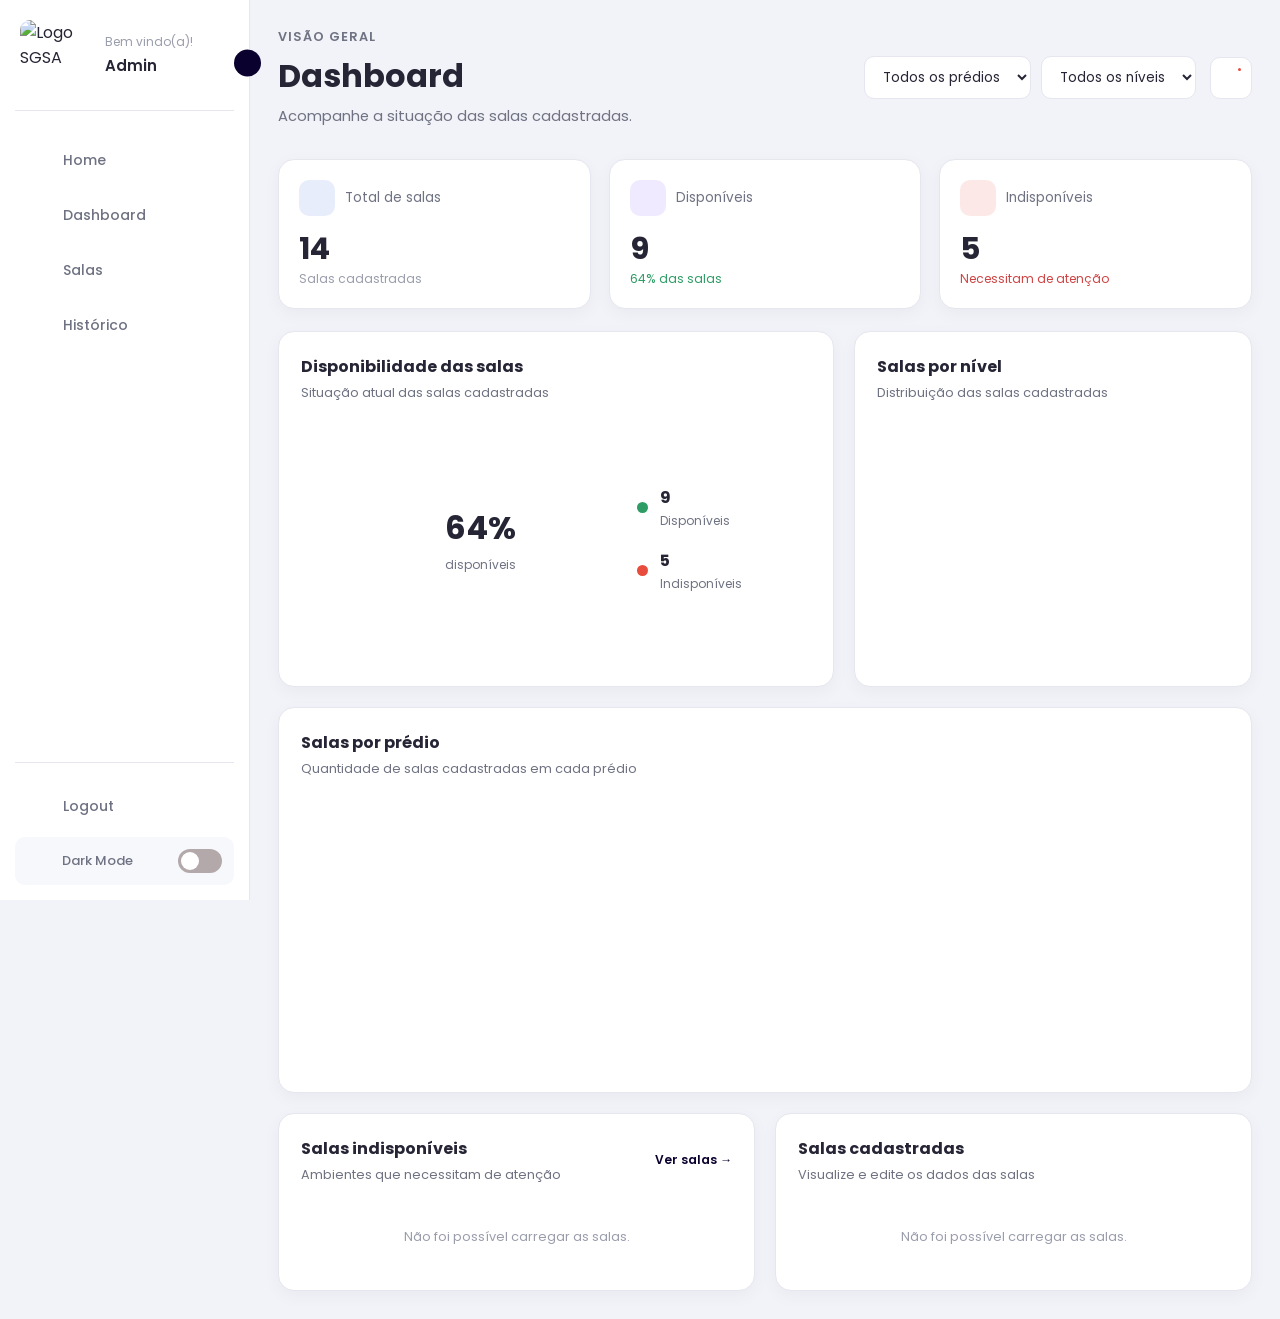
==== commit ec1ee8cd: "adiciona dashboard" ====
--- a/dashboard.html
+++ b/dashboard.html
@@ -6,23 +6,31 @@
     <meta name="viewport" content="width=device-width, initial-scale=1.0">
 
     <title>Dashboard | SGSA</title>
+
+    <link
+        rel="stylesheet"
+        href="https://cdnjs.cloudflare.com/ajax/libs/font-awesome/7.3.0/css/all.min.css"
+        crossorigin="anonymous"
+        referrerpolicy="no-referrer"
+    >
 
     <link rel="stylesheet" href="css/dashboard.css">
     <link rel="stylesheet" href="css/global.css">
     <link rel="stylesheet" href="css/sidebar.css">
     <link rel="stylesheet" href="css/colors.css">
+    <link rel="stylesheet" href="css/layout.css">
 </head>
 
 <body>
 
-    <div class="app">
-
-        <nav id="sidebar">
-            <header>
-
+<div class="app">
+
+    <nav id="sidebar">
+
+        <header>
             <div class="image-text">
                 <span class="logo">
-                    <img src="img/SGSA-logo.png" alt="logo">
+                    <img src="img/SGSA-logo.png" alt="Logo SGSA">
                 </span>
             </div>
 
@@ -32,11 +40,11 @@
             </div>
 
             <i class="fa-solid fa-chevron-right toggle"></i>
-
         </header>
 
         <div class="menu-bar">
             <div class="menu">
+
                 <ul class="menu-links">
 
                     <li class="nav-link">
@@ -70,6 +78,7 @@
                 </ul>
 
                 <ul class="menu-footer-links">
+
                     <li class="logout-link">
                         <a href="#">
                             <i class="fa-solid fa-power-off"></i>
@@ -78,739 +87,342 @@
                     </li>
 
                     <li class="mode">
-                            <div class="moon-sun">
-                                <i class="fa-regular fa-moon moon"></i>
-                                <i class="fa-regular fa-sun sun"></i>
+                        <div class="moon-sun">
+                            <i class="fa-regular fa-moon moon"></i>
+                            <i class="fa-regular fa-sun sun"></i>
+                        </div>
+
+                        <span class="mode-text text">Dark Mode</span>
+
+                        <div class="toggle-switch">
+                            <span class="switch"></span>
+                        </div>
+                    </li>
+
+                </ul>
+
+            </div>
+        </div>
+
+    </nav>
+
+    <main class="main-content">
+
+        <header class="topbar">
+
+            <div>
+                <p class="page-eyebrow">Visão geral</p>
+                <h1>Dashboard</h1>
+                <p class="page-description">
+                    Acompanhe a situação das salas cadastradas.
+                </p>
+            </div>
+
+            <div class="topbar-actions">
+
+                <div class="filters">
+
+                    <select id="predioFilter">
+                        <option value="todos">Todos os prédios</option>
+                    </select>
+
+                    <select id="nivelFilter">
+                        <option value="todos">Todos os níveis</option>
+                    </select>
+
+                </div>
+
+                <button class="notification-button" type="button">
+                    <i class="fa-regular fa-bell"></i>
+                    <span class="notification-dot"></span>
+                </button>
+
+            </div>
+
+        </header>
+
+        <section class="summary-grid">
+
+            <article class="summary-card">
+                <div class="summary-card-header">
+                    <div class="card-icon blue">
+                        <i class="fa-solid fa-door-open"></i>
+                    </div>
+                    <span class="card-label">Total de salas</span>
+                </div>
+
+                <div class="summary-card-content">
+                    <strong class="card-number" id="totalSalas">0</strong>
+                    <span class="card-change">Salas cadastradas</span>
+                </div>
+            </article>
+
+            <article class="summary-card">
+                <div class="summary-card-header">
+                    <div class="card-icon purple">
+                        <i class="fa-solid fa-check"></i>
+                    </div>
+                    <span class="card-label">Disponíveis</span>
+                </div>
+
+                <div class="summary-card-content">
+                    <strong class="card-number" id="salasDisponiveis">0</strong>
+                    <span class="card-change positive" id="percentualDisponiveis">
+                        0% das salas
+                    </span>
+                </div>
+            </article>
+
+            <article class="summary-card">
+                <div class="summary-card-header">
+                    <div class="card-icon red">
+                        <i class="fa-solid fa-xmark"></i>
+                    </div>
+                    <span class="card-label">Indisponíveis</span>
+                </div>
+
+                <div class="summary-card-content">
+                    <strong class="card-number" id="salasIndisponiveis">0</strong>
+                    <span class="card-change danger">
+                        Necessitam de atenção
+                    </span>
+                </div>
+            </article>
+
+        </section>
+
+        <section class="charts-grid">
+
+            <article class="dashboard-card chart-large">
+
+                <div class="section-header">
+                    <div>
+                        <h2>Disponibilidade das salas</h2>
+                        <p>Situação atual das salas cadastradas</p>
+                    </div>
+                </div>
+
+                <div class="health-content">
+
+                    <div class="donut-wrapper">
+
+                        <canvas id="availabilityChart"></canvas>
+
+                        <div class="donut-center">
+                            <strong id="availabilityPercentage">0%</strong>
+                            <span>disponíveis</span>
+                        </div>
+
+                    </div>
+
+                    <div class="chart-legend">
+
+                        <div class="legend-item">
+                            <span class="legend-color operational"></span>
+
+                            <div>
+                                <strong id="legendAvailable">0</strong>
+                                <span>Disponíveis</span>
                             </div>
-                            <span class="mode-text text">Dark Mode</span>
-
-                            <div class="toggle-switch">
-                                <span class="switch"></span>
+                        </div>
+
+                        <div class="legend-item">
+                            <span class="legend-color critical"></span>
+
+                            <div>
+                                <strong id="legendUnavailable">0</strong>
+                                <span>Indisponíveis</span>
                             </div>
-                    </li>
-
-                </ul>
-            </div>
-            </div>
-        </nav>
-
-        <!-- =========================
-             CONTEÚDO
-        ========================== -->
-
-        <main class="main-content">
-
-            <!-- HEADER -->
-
-            <header class="topbar">
-
+                        </div>
+
+                    </div>
+
+                </div>
+
+            </article>
+
+            <article class="dashboard-card chart-small">
+
+                <div class="section-header">
+                    <div>
+                        <h2>Salas por nível</h2>
+                        <p>Distribuição das salas cadastradas</p>
+                    </div>
+                </div>
+
+                <div class="chart-container">
+                    <canvas id="levelChart"></canvas>
+                </div>
+
+            </article>
+
+        </section>
+
+        <section class="dashboard-card tickets-chart-card">
+
+            <div class="section-header">
                 <div>
-
-                    <p class="page-eyebrow">
-                        Visão geral
+                    <h2>Salas por prédio</h2>
+                    <p>Quantidade de salas cadastradas em cada prédio</p>
+                </div>
+            </div>
+
+            <div class="chart-container line-container">
+                <canvas id="buildingChart"></canvas>
+            </div>
+
+        </section>
+
+        <section class="bottom-grid">
+
+            <article class="dashboard-card room-status">
+
+                <div class="section-header">
+                    <div>
+                        <h2>Salas indisponíveis</h2>
+                        <p>Ambientes que necessitam de atenção</p>
+                    </div>
+
+                    <a href="#" class="view-all">
+                        Ver salas →
+                    </a>
+                </div>
+
+                <div class="rooms-list" id="unavailableRoomsList">
+                    <p class="loading-message">
+                        Carregando salas...
                     </p>
-
-                    <h1>
-                        Dashboard
-                    </h1>
-
-                    <p class="page-description">
-                        Acompanhe a situação das salas e chamados em tempo real.
+                </div>
+
+            </article>
+
+            <article class="dashboard-card room-status">
+
+                <div class="section-header">
+                    <div>
+                        <h2>Salas cadastradas</h2>
+                        <p>Visualize e edite os dados das salas</p>
+                    </div>
+                </div>
+
+                <div class="rooms-list" id="roomsList">
+                    <p class="loading-message">
+                        Carregando salas...
                     </p>
-
-                </div>
-
-
-                <div class="topbar-actions">
-
-                    <div class="filters">
-
-                        <select>
-                            <option>Todos os campus</option>
-                            <option>Campus Paralela</option>
-                            <option>Campus Comércio</option>
-                        </select>
-
-                        <select>
-                            <option>Todos os blocos</option>
-                            <option>Bloco A</option>
-                            <option>Bloco B</option>
-                            <option>Bloco C</option>
-                        </select>
-
-                    </div>
-
-
-                    <button class="notification-button">
-                        ♢
-                        <span class="notification-dot"></span>
-                    </button>
-
-                </div>
-
-            </header>
-
-
-            <!-- =========================
-                 CARDS
-            ========================== -->
-
-            <section class="summary-grid">
-
-                <article class="summary-card">
-
-                    <div class="summary-card-header">
-
-                        <div class="card-icon blue">
-                            ▦
-                        </div>
-
-                        <span class="card-label">
-                            Total de salas
-                        </span>
-
-                    </div>
-
-                    <div class="summary-card-content">
-
-                        <strong class="card-number">
-                            48
-                        </strong>
-
-                        <span class="card-change positive">
-                            +2 este mês
-                        </span>
-
-                    </div>
-
-                </article>
-
-
-                <article class="summary-card">
-
-                    <div class="summary-card-header">
-
-                        <div class="card-icon purple">
-                            ✓
-                        </div>
-
-                        <span class="card-label">
-                            Operacionais
-                        </span>
-
-                    </div>
-
-                    <div class="summary-card-content">
-
-                        <strong class="card-number">
-                            39
-                        </strong>
-
-                        <span class="card-change positive">
-                            81% das salas
-                        </span>
-
-                    </div>
-
-                </article>
-
-
-                <article class="summary-card">
-
-                    <div class="summary-card-header">
-
-                        <div class="card-icon pink">
-                            !
-                        </div>
-
-                        <span class="card-label">
-                            Em atenção
-                        </span>
-
-                    </div>
-
-                    <div class="summary-card-content">
-
-                        <strong class="card-number">
-                            6
-                        </strong>
-
-                        <span class="card-change warning">
-                            3 novos hoje
-                        </span>
-
-                    </div>
-
-                </article>
-
-
-                <article class="summary-card">
-
-                    <div class="summary-card-header">
-
-                        <div class="card-icon red">
-                            ×
-                        </div>
-
-                        <span class="card-label">
-                            Críticas
-                        </span>
-
-                    </div>
-
-                    <div class="summary-card-content">
-
-                        <strong class="card-number">
-                            3
-                        </strong>
-
-                        <span class="card-change danger">
-                            Requer atenção
-                        </span>
-
-                    </div>
-
-                </article>
-
-
-                <article class="summary-card">
-
-                    <div class="summary-card-header">
-
-                        <div class="card-icon navy">
-                            ◌
-                        </div>
-
-                        <span class="card-label">
-                            Chamados abertos
-                        </span>
-
-                    </div>
-
-                    <div class="summary-card-content">
-
-                        <strong class="card-number">
-                            8
-                        </strong>
-
-                        <span class="card-change">
-                            2 prioritários
-                        </span>
-
-                    </div>
-
-                </article>
-
-            </section>
-
-
-            <!-- =========================
-                 GRÁFICOS
-            ========================== -->
-
-            <section class="charts-grid">
-
-                <!-- SAÚDE DAS SALAS -->
-
-                <article class="dashboard-card chart-large">
-
-                    <div class="section-header">
-
-                        <div>
-                            <h2>Saúde das salas</h2>
-
-                            <p>
-                                Situação atual das salas cadastradas
-                            </p>
-                        </div>
-
-                        <select class="small-select">
-                            <option>Hoje</option>
-                            <option>Últimos 7 dias</option>
-                            <option>Últimos 30 dias</option>
-                        </select>
-
-                    </div>
-
-
-                    <div class="health-content">
-
-                        <div class="donut-wrapper">
-
-                            <canvas id="healthChart"></canvas>
-
-                            <div class="donut-center">
-                                <strong>81%</strong>
-                                <span>operacionais</span>
-                            </div>
-
-                        </div>
-
-
-                        <div class="chart-legend">
-
-                            <div class="legend-item">
-
-                                <span class="legend-color operational"></span>
-
-                                <div>
-                                    <strong>39</strong>
-                                    <span>Operacionais</span>
-                                </div>
-
-                            </div>
-
-
-                            <div class="legend-item">
-
-                                <span class="legend-color attention"></span>
-
-                                <div>
-                                    <strong>6</strong>
-                                    <span>Em atenção</span>
-                                </div>
-
-                            </div>
-
-
-                            <div class="legend-item">
-
-                                <span class="legend-color critical"></span>
-
-                                <div>
-                                    <strong>3</strong>
-                                    <span>Críticas</span>
-                                </div>
-
-                            </div>
-
-                        </div>
-
-                    </div>
-
-                </article>
-
-
-                <!-- CHAMADOS POR CATEGORIA -->
-
-                <article class="dashboard-card chart-small">
-
-                    <div class="section-header">
-
-                        <div>
-                            <h2>Chamados por categoria</h2>
-
-                            <p>
-                                Últimos 30 dias
-                            </p>
-                        </div>
-
-                    </div>
-
-                    <div class="chart-container">
-                        <canvas id="categoryChart"></canvas>
-                    </div>
-
-                </article>
-
-            </section>
-
-
-            <!-- =========================
-                 SEGUNDO GRÁFICO
-            ========================== -->
-
-            <section class="dashboard-card tickets-chart-card">
-
-                <div class="section-header">
-
-                    <div>
-                        <h2>Volume de chamados</h2>
-
-                        <p>
-                            Chamados registrados nos últimos 7 dias
-                        </p>
-                    </div>
-
-                    <div class="chart-indicator">
-                        <span></span>
-                        Chamados
-                    </div>
-
-                </div>
-
-
-                <div class="chart-container line-container">
-                    <canvas id="ticketsChart"></canvas>
-                </div>
-
-            </section>
-
-
-            <!-- =========================
-                 PARTE INFERIOR
-            ========================== -->
-
-            <section class="bottom-grid">
-
-
-                <!-- CHAMADOS -->
-
-                <article class="dashboard-card priority-tickets">
-
-                    <div class="section-header">
-
-                        <div>
-                            <h2>Chamados prioritários</h2>
-
-                            <p>
-                                Ocorrências que precisam de atenção
-                            </p>
-                        </div>
-
-                        <a href="#" class="view-all">
-                            Ver todos →
-                        </a>
-
-                    </div>
-
-
-                    <div class="ticket-list">
-
-                        <div class="ticket">
-
-                            <div class="ticket-priority critical"></div>
-
-                            <div class="ticket-main">
-
-                                <div class="ticket-title">
-
-                                    <strong>
-                                        Sala 203
-                                    </strong>
-
-                                    <span class="status critical">
-                                        Crítico
-                                    </span>
-
-                                </div>
-
-                                <p>
-                                    Projetor não está ligando
-                                </p>
-
-                                <span class="ticket-time">
-                                    Aberto há 18 min
-                                </span>
-
-                            </div>
-
-                            <button class="ticket-button">
-                                →
-                            </button>
-
-                        </div>
-
-
-                        <div class="ticket">
-
-                            <div class="ticket-priority high"></div>
-
-                            <div class="ticket-main">
-
-                                <div class="ticket-title">
-
-                                    <strong>
-                                        Laboratório 02
-                                    </strong>
-
-                                    <span class="status high">
-                                        Alta
-                                    </span>
-
-                                </div>
-
-                                <p>
-                                    Falha de conexão em múltiplos computadores
-                                </p>
-
-                                <span class="ticket-time">
-                                    Aberto há 34 min
-                                </span>
-
-                            </div>
-
-                            <button class="ticket-button">
-                                →
-                            </button>
-
-                        </div>
-
-
-                        <div class="ticket">
-
-                            <div class="ticket-priority medium"></div>
-
-                            <div class="ticket-main">
-
-                                <div class="ticket-title">
-
-                                    <strong>
-                                        Sala 105
-                                    </strong>
-
-                                    <span class="status medium">
-                                        Média
-                                    </span>
-
-                                </div>
-
-                                <p>
-                                    Computador do professor sem áudio
-                                </p>
-
-                                <span class="ticket-time">
-                                    Aberto há 52 min
-                                </span>
-
-                            </div>
-
-                            <button class="ticket-button">
-                                →
-                            </button>
-
-                        </div>
-
-                    </div>
-
-                </article>
-
-
-                <!-- SALAS -->
-
-                <article class="dashboard-card room-status">
-
-                    <div class="section-header">
-
-                        <div>
-                            <h2>Salas em atenção</h2>
-
-                            <p>
-                                Ambientes com ocorrências abertas
-                            </p>
-                        </div>
-
-                        <a href="#" class="view-all">
-                            Ver salas →
-                        </a>
-
-                    </div>
-
-
-                    <div class="rooms-list">
-
-                        <div class="room-item">
-
-                            <div class="room-icon">
-                                203
-                            </div>
-
-                            <div class="room-info">
-
-                                <strong>
-                                    Sala 203
-                                </strong>
-
-                                <span>
-                                    Bloco B · 2º andar
-                                </span>
-
-                            </div>
-
-                            <span class="room-status-indicator critical">
-                                Crítico
-                            </span>
-
-                        </div>
-
-
-                        <div class="room-item">
-
-                            <div class="room-icon">
-                                L2
-                            </div>
-
-                            <div class="room-info">
-
-                                <strong>
-                                    Laboratório 02
-                                </strong>
-
-                                <span>
-                                    Bloco A · 1º andar
-                                </span>
-
-                            </div>
-
-                            <span class="room-status-indicator attention">
-                                Atenção
-                            </span>
-
-                        </div>
-
-
-                        <div class="room-item">
-
-                            <div class="room-icon">
-                                105
-                            </div>
-
-                            <div class="room-info">
-
-                                <strong>
-                                    Sala 105
-                                </strong>
-
-                                <span>
-                                    Bloco C · 1º andar
-                                </span>
-
-                            </div>
-
-                            <span class="room-status-indicator attention">
-                                Atenção
-                            </span>
-
-                        </div>
-
-                    </div>
-
-                </article>
-
-            </section>
-
-
-            <!-- =========================
-                 ATIVIDADES
-            ========================== -->
-
-            <section class="dashboard-card activity-card">
-
-                <div class="section-header">
-
-                    <div>
-                        <h2>Atividade recente</h2>
-
-                        <p>
-                            Últimas alterações realizadas no sistema
-                        </p>
-                    </div>
-
-                    <a href="#" class="view-all">
-                        Ver histórico →
-                    </a>
-
-                </div>
-
-
-                <div class="activity-list">
-
-                    <div class="activity-item">
-
-                        <div class="activity-icon success">
-                            ✓
-                        </div>
-
-                        <div>
-                            <p>
-                                Chamado <strong>#024</strong> da
-                                <strong>Sala 108</strong> foi resolvido.
-                            </p>
-
-                            <span>
-                                há 12 minutos
-                            </span>
-                        </div>
-
-                    </div>
-
-
-                    <div class="activity-item">
-
-                        <div class="activity-icon blue">
-                            ✓
-                        </div>
-
-                        <div>
-                            <p>
-                                Checklist da <strong>Sala 304</strong>
-                                foi concluído.
-                            </p>
-
-                            <span>
-                                há 27 minutos
-                            </span>
-                        </div>
-
-                    </div>
-
-
-                    <div class="activity-item">
-
-                        <div class="activity-icon danger">
-                            !
-                        </div>
-
-                        <div>
-                            <p>
-                                Novo chamado crítico aberto na
-                                <strong>Sala 203</strong>.
-                            </p>
-
-                            <span>
-                                há 35 minutos
-                            </span>
-                        </div>
-
-                    </div>
-
-
-                    <div class="activity-item">
-
-                        <div class="activity-icon purple">
-                            +
-                        </div>
-
-                        <div>
-                            <p>
-                                Novo equipamento adicionado ao
-                                <strong>Laboratório 04</strong>.
-                            </p>
-
-                            <span>
-                                há 1 hora
-                            </span>
-                        </div>
-
-                    </div>
-
-                </div>
-
-            </section>
-
-        </main>
+                </div>
+
+            </article>
+
+        </section>
+
+    </main>
+
+</div>
+
+<div class="modal-overlay" id="editRoomModal">
+
+    <div class="modal">
+
+        <div class="modal-header">
+
+            <div>
+                <span class="modal-eyebrow">Configurações</span>
+                <h2>Editar sala</h2>
+            </div>
+
+            <button
+                class="modal-close"
+                type="button"
+                onclick="fecharEdicaoSala()"
+                aria-label="Fechar"
+            >
+                <i class="fa-solid fa-xmark"></i>
+            </button>
+
+        </div>
+
+        <form id="editRoomForm">
+
+            <input type="hidden" id="editRoomId">
+
+            <div class="form-group">
+                <label for="editRoomName">Nome da sala</label>
+                <input
+                    type="text"
+                    id="editRoomName"
+                    required
+                >
+            </div>
+
+            <div class="form-group">
+                <label for="editRoomLevel">Nível</label>
+                <input
+                    type="text"
+                    id="editRoomLevel"
+                    required
+                >
+            </div>
+
+            <div class="form-group">
+                <label for="editRoomBuilding">Prédio</label>
+                <input
+                    type="text"
+                    id="editRoomBuilding"
+                    required
+                >
+            </div>
+
+            <div class="form-group">
+
+                <label for="editRoomStatus">
+                    Status
+                </label>
+
+                <select
+                    id="editRoomStatus"
+                    required
+                >
+                    <option value="Disponível">
+                        Disponível
+                    </option>
+
+                    <option value="Indisponível">
+                        Indisponível
+                    </option>
+                </select>
+
+            </div>
+
+            <div class="modal-actions">
+
+                <button
+                    class="button-secondary"
+                    type="button"
+                    onclick="fecharEdicaoSala()"
+                >
+                    Cancelar
+                </button>
+
+                <button
+                    class="button-primary"
+                    type="submit"
+                >
+                    <i class="fa-solid fa-check"></i>
+                    Salvar alterações
+                </button>
+
+            </div>
+
+        </form>
 
     </div>
 
-
-    <!-- CHART.JS -->
-    <script src="https://cdn.jsdelivr.net/npm/chart.js"></script>
-
-    <script src="scripts/scripts.js"></script>
-    <script src="scripts/toggle-switch.js"></script>
-    <script src="scripts/toggle-sidebar.js"></script>
-    <script src="scripts/"></script>
+</div>
+
+<script src="https://cdn.jsdelivr.net/npm/chart.js"></script>
+<script src="scripts/dashboard.js"></script>
+<script src="scripts/toggle-switch.js"></script>
+<script src="scripts/toggle-sidebar.js"></script>
 
 </body>
-
 </html>
--- a/css/dashboard.css
+++ b/css/dashboard.css
@@ -1,1503 +1,726 @@
-/* ==================================================
-   SGSA
+```css
+/* ========================================
    DASHBOARD
-================================================== */
-
-
-body {
-
-    min-height: 100vh;
-
-    font-family:
-        Inter,
-        system-ui,
-        -apple-system,
-        BlinkMacSystemFont,
-        "Segoe UI",
-        sans-serif;
-
-    background: var(--bg);
-
-    color: var(--text-primary);
-
-    transition:
-        background 0.3s ease,
-        color 0.3s ease;
-}
-
-
-button,
-select {
-    font: inherit;
-}
-
-
-button {
+======================================== */
+
+.main-content {
+    flex: 1;
+    min-width: 0;
+    padding: 32px;
+    background: var(--background);
+}
+
+.topbar {
+    display: flex;
+    align-items: center;
+    justify-content: space-between;
+    gap: 24px;
+    margin-bottom: 32px;
+}
+
+.page-eyebrow {
+    margin-bottom: 6px;
+    font-size: 0.8rem;
+    font-weight: 600;
+    text-transform: uppercase;
+    letter-spacing: 0.08em;
+    color: var(--text-secondary);
+}
+
+.topbar h1 {
+    margin: 0;
+    font-size: 2rem;
+    color: var(--text-primary);
+}
+
+.page-description {
+    margin-top: 6px;
+    font-size: 0.92rem;
+    color: var(--text-secondary);
+}
+
+.topbar-actions {
+    display: flex;
+    align-items: center;
+    gap: 14px;
+}
+
+.filters {
+    display: flex;
+    gap: 10px;
+}
+
+.filters select {
+    min-width: 150px;
+    padding: 10px 14px;
+    border: 1px solid var(--border, #d7dbe4);
+    border-radius: 10px;
+    background: var(--surface);
+    color: var(--text-primary);
+    font-size: 0.85rem;
+    outline: none;
     cursor: pointer;
 }
 
-
-/* =========================
-   APP
-========================= */
-
-.app {
-    min-height: 100vh;
-}
-
-
-/* ==================================================
-   SIDEBAR
-================================================== */
-
-.sidebar {
-
+.filters select:hover,
+.filters select:focus {
+    border-color: var(--primary);
+}
+
+.notification-button {
+    position: relative;
+    width: 42px;
+    height: 42px;
+    display: flex;
+    align-items: center;
+    justify-content: center;
+    border: 1px solid var(--border, #d7dbe4);
+    border-radius: 10px;
+    background: var(--surface);
+    color: var(--text-primary);
+    cursor: pointer;
+}
+
+.notification-button:hover {
+    background: var(--surface-hover);
+}
+
+.notification-dot {
+    position: absolute;
+    top: 8px;
+    right: 8px;
+    width: 7px;
+    height: 7px;
+    border-radius: 50%;
+    background: #e74c3c;
+    border: 2px solid var(--surface);
+}
+
+/* ========================================
+   RESUMO
+======================================== */
+
+.summary-grid {
+    display: grid;
+    grid-template-columns: repeat(3, minmax(0, 1fr));
+    gap: 18px;
+    margin-bottom: 22px;
+}
+
+.summary-card {
+    padding: 20px;
+    border: 1px solid var(--border, #e0e3eb);
+    border-radius: 16px;
+    background: var(--surface);
+    box-shadow: 0 5px 18px rgba(0, 0, 0, 0.04);
+    transition: 0.2s ease;
+}
+
+.summary-card:hover {
+    transform: translateY(-2px);
+    box-shadow: 0 9px 24px rgba(0, 0, 0, 0.06);
+}
+
+.summary-card-header {
+    display: flex;
+    align-items: center;
+    gap: 10px;
+    margin-bottom: 18px;
+}
+
+.card-icon {
+    width: 36px;
+    height: 36px;
+    display: flex;
+    align-items: center;
+    justify-content: center;
+    border-radius: 10px;
+}
+
+.card-icon.blue {
+    background: rgba(65, 105, 225, 0.12);
+    color: #4169e1;
+}
+
+.card-icon.purple {
+    background: rgba(120, 87, 255, 0.12);
+    color: #7857ff;
+}
+
+.card-icon.red {
+    background: rgba(231, 76, 60, 0.12);
+    color: #e74c3c;
+}
+
+.card-label {
+    font-size: 0.85rem;
+    color: var(--text-secondary);
+}
+
+.summary-card-content {
+    display: flex;
+    flex-direction: column;
+    gap: 6px;
+}
+
+.card-number {
+    font-size: 1.9rem;
+    line-height: 1;
+    color: var(--text-primary);
+}
+
+.card-change {
+    font-size: 0.76rem;
+    color: var(--text-muted);
+}
+
+.card-change.positive {
+    color: #2e9c65;
+}
+
+.card-change.danger {
+    color: #d04444;
+}
+
+/* ========================================
+   CARDS GERAIS
+======================================== */
+
+.dashboard-card {
+    padding: 22px;
+    border: 1px solid var(--border, #e0e3eb);
+    border-radius: 16px;
+    background: var(--surface);
+    box-shadow: 0 5px 18px rgba(0, 0, 0, 0.04);
+}
+
+.section-header {
+    display: flex;
+    align-items: center;
+    justify-content: space-between;
+    gap: 16px;
+    margin-bottom: 22px;
+}
+
+.section-header h2 {
+    margin: 0;
+    font-size: 1rem;
+    color: var(--text-primary);
+}
+
+.section-header p {
+    margin-top: 5px;
+    font-size: 0.8rem;
+    color: var(--text-secondary);
+}
+
+/* ========================================
+   GRÁFICOS
+======================================== */
+
+.charts-grid {
+    display: grid;
+    grid-template-columns: 1.4fr 1fr;
+    gap: 20px;
+    margin-bottom: 20px;
+}
+
+.chart-large,
+.chart-small {
+    min-height: 330px;
+}
+
+.health-content {
+    display: flex;
+    align-items: center;
+    justify-content: center;
+    gap: 46px;
+    min-height: 230px;
+}
+
+.donut-wrapper {
+    position: relative;
+    width: 220px;
+    height: 220px;
+}
+
+.donut-wrapper canvas {
+    width: 100% !important;
+    height: 100% !important;
+}
+
+.donut-center {
+    position: absolute;
+    inset: 0;
+    display: flex;
+    flex-direction: column;
+    align-items: center;
+    justify-content: center;
+    pointer-events: none;
+}
+
+.donut-center strong {
+    font-size: 2rem;
+    color: var(--text-primary);
+}
+
+.donut-center span {
+    margin-top: 4px;
+    font-size: 0.75rem;
+    color: var(--text-secondary);
+}
+
+.chart-legend {
+    display: flex;
+    flex-direction: column;
+    gap: 18px;
+}
+
+.legend-item {
+    display: flex;
+    align-items: center;
+    gap: 12px;
+}
+
+.legend-color {
+    width: 11px;
+    height: 11px;
+    border-radius: 50%;
+}
+
+.legend-color.operational {
+    background: #2e9c65;
+}
+
+.legend-color.critical {
+    background: #e74c3c;
+}
+
+.legend-item div {
+    display: flex;
+    flex-direction: column;
+}
+
+.legend-item strong {
+    font-size: 1rem;
+    color: var(--text-primary);
+}
+
+.legend-item span:not(.legend-color) {
+    margin-top: 2px;
+    font-size: 0.75rem;
+    color: var(--text-secondary);
+}
+
+.chart-container {
+    position: relative;
+    width: 100%;
+    height: 240px;
+}
+
+.chart-container canvas {
+    width: 100% !important;
+    height: 100% !important;
+}
+
+.tickets-chart-card {
+    margin-bottom: 20px;
+}
+
+.line-container {
+    height: 270px;
+}
+
+/* ========================================
+   LISTAS DE SALAS
+======================================== */
+
+.bottom-grid {
+    display: grid;
+    grid-template-columns: 1fr 1fr;
+    gap: 20px;
+}
+
+.rooms-list {
+    display: flex;
+    flex-direction: column;
+}
+
+.room-item {
+    display: flex;
+    align-items: center;
+    gap: 12px;
+    padding: 14px 0;
+    border-bottom: 1px solid var(--border, #e7e8ee);
+}
+
+.room-item:first-child {
+    padding-top: 0;
+}
+
+.room-item:last-child {
+    padding-bottom: 0;
+    border-bottom: none;
+}
+
+.room-icon {
+    width: 42px;
+    height: 42px;
+    flex-shrink: 0;
+    display: flex;
+    align-items: center;
+    justify-content: center;
+    border-radius: 10px;
+    background: var(--surface-secondary);
+    color: var(--primary);
+    font-size: 0.78rem;
+    font-weight: 700;
+}
+
+.room-info {
+    flex: 1;
+    min-width: 0;
+    display: flex;
+    flex-direction: column;
+}
+
+.room-info strong {
+    font-size: 0.85rem;
+    color: var(--text-primary);
+}
+
+.room-info span {
+    margin-top: 3px;
+    font-size: 0.73rem;
+    color: var(--text-secondary);
+}
+
+.room-status-indicator {
+    display: inline-flex;
+    align-items: center;
+    justify-content: center;
+    padding: 5px 10px;
+    border-radius: 20px;
+    font-size: 0.68rem;
+    font-weight: 600;
+    white-space: nowrap;
+}
+
+.room-status-indicator.disponivel {
+    background: rgba(46, 156, 101, 0.12);
+    color: #298b5a;
+}
+
+.room-status-indicator.indisponivel {
+    background: rgba(231, 76, 60, 0.12);
+    color: #d94235;
+}
+
+.edit-room-button {
+    width: 32px;
+    height: 32px;
+    flex-shrink: 0;
+    display: flex;
+    align-items: center;
+    justify-content: center;
+    border: none;
+    border-radius: 8px;
+    background: transparent;
+    color: var(--text-muted);
+    cursor: pointer;
+}
+
+.edit-room-button:hover {
+    background: var(--surface-secondary);
+    color: var(--primary);
+}
+
+.view-all {
+    font-size: 0.76rem;
+    font-weight: 600;
+    text-decoration: none;
+    color: var(--primary);
+}
+
+.view-all:hover {
+    opacity: 0.7;
+}
+
+.loading-message,
+.empty-message {
+    padding: 22px 0;
+    text-align: center;
+    font-size: 0.8rem;
+    color: var(--text-muted);
+}
+
+/* ========================================
+   MODAL
+======================================== */
+
+.modal-overlay {
     position: fixed;
-
-    top: 0;
-    left: 0;
-
-    width: var(--sidebar-width);
-    height: 100vh;
-
-    padding: 22px 16px;
-
-    background:
-        linear-gradient(
-            180deg,
-            var(--navy) 0%,
-            #121a38 100%
-        );
-
-    color: white;
-
-    display: flex;
-    flex-direction: column;
-
-    z-index: 100;
-
-    transition: width 0.3s ease;
-}
-
-
-/* =========================
-   SIDEBAR HEADER
-========================= */
-
-.sidebar-header {
-
-    display: flex;
-    align-items: center;
-    justify-content: space-between;
-
-    margin-bottom: 35px;
-}
-
-
-.logo {
-
-    display: flex;
-    align-items: center;
-
-    gap: 11px;
-
-    overflow: hidden;
-}
-
-
-.logo-symbol {
-
-    width: 43px;
-    height: 43px;
-
-    flex-shrink: 0;
-
-    border-radius: 13px;
-
-    display: flex;
-    align-items: center;
-    justify-content: center;
-
-    font-size: 20px;
-    font-weight: 800;
-
-    background:
-        linear-gradient(
-            135deg,
-            #5277ef,
-            #855cdc,
-            #d4509c
-        );
-
-    box-shadow:
-        0 7px 20px rgba(122, 86, 216, 0.35);
-}
-
-
-.logo-text {
-
-    display: flex;
-    flex-direction: column;
-
-    white-space: nowrap;
-}
-
-
-.logo-text strong {
-    font-size: 17px;
-}
-
-
-.logo-text span {
-
-    margin-top: 2px;
-
-    font-size: 11px;
-
-    color: #aeb6d4;
-}
-
-
-.sidebar-toggle {
-
-    position: absolute;
-
-    right: -13px;
-    top: 30px;
-
-    width: 27px;
-    height: 27px;
-
-    border-radius: 50%;
-
-    border: 1px solid rgba(255, 255, 255, 0.08);
-
-    color: white;
-    background: #293456;
-
-    display: flex;
-    align-items: center;
-    justify-content: center;
-
-    font-size: 20px;
-
-    transition: 0.2s;
-}
-
-
-.sidebar-toggle:hover {
-    background: #354268;
-}
-
-
-/* =========================
-   MENU
-========================= */
-
-.sidebar-nav {
-
-    display: flex;
-    flex-direction: column;
-
-    gap: 6px;
-}
-
-
-.nav-item,
-.theme-switch {
-
-    min-height: 48px;
-
-    display: flex;
-    align-items: center;
-
-    padding: 0 13px;
-
-    gap: 15px;
-
-    border-radius: 11px;
-
-    color: #b8c0dd;
-
-    text-decoration: none;
-
-    border: none;
-
-    background: transparent;
-
-    transition: 0.2s;
-
-    position: relative;
-}
-
-
-.nav-item:hover,
-.theme-switch:hover {
-
-    color: white;
-
-    background:
-        rgba(255, 255, 255, 0.06);
-}
-
-
-.nav-item.active {
-
-    color: white;
-
-    background:
-        linear-gradient(
-            90deg,
-            rgba(84, 118, 239, 0.25),
-            rgba(126, 86, 216, 0.14)
-        );
-}
-
-
-.nav-item.active::before {
-
-    content: "";
-
-    position: absolute;
-
-    left: -16px;
-
-    width: 4px;
-    height: 26px;
-
-    border-radius: 0 10px 10px 0;
-
-    background:
-        linear-gradient(
-            #5778ef,
-            #d4509c
-        );
-}
-
-
-.nav-icon {
-
-    width: 24px;
-
-    flex-shrink: 0;
-
-    text-align: center;
-
-    font-size: 18px;
-}
-
-
-.nav-text {
-
-    white-space: nowrap;
-
-    font-size: 14px;
-
-    transition:
-        opacity 0.2s,
-        width 0.2s;
-}
-
-
-.nav-badge {
-
-    margin-left: auto;
-
-    padding: 3px 8px;
-
-    border-radius: 20px;
-
-    font-size: 11px;
-
-    background: var(--red);
-
-    color: white;
-}
-
-
-/* =========================
-   SIDEBAR BOTTOM
-========================= */
-
-.sidebar-bottom {
-
-    margin-top: auto;
-
-    display: flex;
-    flex-direction: column;
-
-    gap: 12px;
-}
-
-
-.theme-switch {
+    inset: 0;
+    z-index: 1000;
+    display: flex;
+    align-items: center;
+    justify-content: center;
+    padding: 24px;
+    background: rgba(7, 4, 22, 0.45);
+    backdrop-filter: blur(4px);
+    opacity: 0;
+    visibility: hidden;
+    pointer-events: none;
+    transition: 0.25s ease;
+}
+
+.modal-overlay.active {
+    opacity: 1;
+    visibility: visible;
+    pointer-events: auto;
+}
+
+.modal {
     width: 100%;
-}
-
-
-.theme-icon {
-    width: 24px;
-    font-size: 19px;
-}
-
-
-.user-card {
-
-    padding-top: 15px;
-
-    border-top:
-        1px solid rgba(255, 255, 255, 0.08);
-
-    display: flex;
-    align-items: center;
-
-    gap: 11px;
-}
-
-
-.avatar {
-
-    width: 39px;
-    height: 39px;
-
-    flex-shrink: 0;
-
-    border-radius: 50%;
-
-    display: flex;
-    align-items: center;
-    justify-content: center;
-
-    background:
-        linear-gradient(
-            135deg,
-            #596fe8,
-            #bd559f
-        );
-
-    font-size: 12px;
-    font-weight: 700;
-}
-
-
-.user-info {
-
-    display: flex;
-    flex-direction: column;
-
-    overflow: hidden;
-
-    flex: 1;
-}
-
-
-.user-info strong {
-
-    font-size: 13px;
-
-    white-space: nowrap;
-}
-
-
-.user-info span {
-
-    margin-top: 2px;
-
-    color: #929bb9;
-
-    font-size: 11px;
-}
-
-
-.user-menu {
-
-    border: none;
-
-    color: #aab1cc;
-
-    background: transparent;
-
-    font-size: 20px;
-}
-
-
-/* =========================
-   SIDEBAR FECHADA
-========================= */
-
-.sidebar.collapsed {
-    width: var(--sidebar-collapsed);
-}
-
-
-.sidebar.collapsed .logo-text,
-.sidebar.collapsed .nav-text,
-.sidebar.collapsed .nav-badge,
-.sidebar.collapsed .user-info,
-.sidebar.collapsed .user-menu {
-
-    opacity: 0;
-    width: 0;
-
-    pointer-events: none;
-}
-
-
-.sidebar.collapsed .sidebar-toggle {
-    transform: rotate(180deg);
-}
-
-
-.sidebar.collapsed .main-content {
-    margin-left: var(--sidebar-collapsed);
-}
-
-
-/* ==================================================
-   MAIN
-================================================== */
-
-.main-content {
-
-    margin-left: var(--sidebar-width);
-
-    padding: 34px;
-
-    transition: margin-left 0.3s ease;
-}
-
-
-body.sidebar-collapsed .main-content {
-    margin-left: var(--sidebar-collapsed);
-}
-
-
-/* =========================
-   HEADER
-========================= */
-
-.topbar {
-
+    max-width: 500px;
+    padding: 26px;
+    border: 1px solid var(--border, #e0e3eb);
+    border-radius: 18px;
+    background: var(--surface);
+    box-shadow: 0 30px 80px rgba(0, 0, 0, 0.18);
+    transform: translateY(15px);
+    transition: transform 0.25s ease;
+}
+
+.modal-overlay.active .modal {
+    transform: translateY(0);
+}
+
+.modal-header {
     display: flex;
     align-items: flex-start;
     justify-content: space-between;
-
-    gap: 25px;
-
-    margin-bottom: 28px;
-}
-
-
-.page-eyebrow {
-
+    gap: 16px;
+    margin-bottom: 24px;
+}
+
+.modal-eyebrow {
+    display: inline-block;
     margin-bottom: 5px;
-
-    color: var(--purple);
-
-    font-size: 12px;
-    font-weight: 700;
-
+    font-size: 0.68rem;
+    font-weight: 600;
     text-transform: uppercase;
-
-    letter-spacing: 1px;
-}
-
-
-.topbar h1 {
-
-    font-size: 29px;
-
-    letter-spacing: -0.7px;
-}
-
-
-.page-description {
-
-    margin-top: 7px;
-
-    color: var(--text-secondary);
-
-    font-size: 14px;
-}
-
-
-.topbar-actions {
-
-    display: flex;
-    align-items: center;
-
-    gap: 12px;
-}
-
-
-.filters {
-
-    display: flex;
-
-    gap: 10px;
-}
-
-
-select {
-
-    min-height: 40px;
-
-    padding: 0 34px 0 13px;
-
-    border-radius: 10px;
-
-    border: 1px solid var(--border);
-
-    outline: none;
-
-    color: var(--text-primary);
-
-    background: var(--surface);
-}
-
-
-.notification-button {
-
-    position: relative;
-
-    width: 42px;
-    height: 42px;
-
-    border-radius: 11px;
-
-    border: 1px solid var(--border);
-
-    background: var(--surface);
-
-    color: var(--text-primary);
-
-    font-size: 18px;
-}
-
-
-.notification-dot {
-
-    position: absolute;
-
-    right: 8px;
-    top: 8px;
-
-    width: 7px;
-    height: 7px;
-
-    border-radius: 50%;
-
-    background: var(--pink);
-
-    border: 2px solid var(--surface);
-}
-
-
-/* ==================================================
-   SUMMARY CARDS
-================================================== */
-
-.summary-grid {
-
-    display: grid;
-
-    grid-template-columns:
-        repeat(5, minmax(150px, 1fr));
-
-    gap: 16px;
-
-    margin-bottom: 20px;
-}
-
-
-.summary-card {
-
-    padding: 19px;
-
-    border-radius: var(--radius-md);
-
-    border: 1px solid var(--border);
-
-    background: var(--surface);
-
-    box-shadow: var(--shadow);
-
-    transition:
-        transform 0.2s,
-        border-color 0.2s;
-}
-
-
-.summary-card:hover {
-
-    transform: translateY(-3px);
-
-    border-color:
-        rgba(121, 86, 216, 0.3);
-}
-
-
-.summary-card-header {
-
-    display: flex;
-    align-items: center;
-
-    gap: 10px;
-}
-
-
-.card-icon {
-
-    width: 36px;
-    height: 36px;
-
-    border-radius: 10px;
-
-    display: flex;
-    align-items: center;
-    justify-content: center;
-
-    font-weight: 700;
-}
-
-
-.card-icon.blue {
-    background: var(--blue-soft);
-    color: var(--blue);
-}
-
-
-.card-icon.purple {
-    background: var(--purple-soft);
-    color: var(--purple);
-}
-
-
-.card-icon.pink {
-    background: var(--pink-soft);
-    color: var(--pink);
-}
-
-
-.card-icon.red {
-    background: var(--red-soft);
-    color: var(--red);
-}
-
-
-.card-icon.navy {
-    background: var(--surface-secondary);
-    color: var(--text-primary);
-}
-
-
-.card-label {
-
-    color: var(--text-secondary);
-
-    font-size: 12px;
-}
-
-
-.summary-card-content {
-
-    margin-top: 17px;
-
-    display: flex;
-    align-items: flex-end;
-    justify-content: space-between;
-
-    gap: 8px;
-}
-
-
-.card-number {
-
-    font-size: 28px;
-
-    line-height: 1;
-}
-
-
-.card-change {
-
+    letter-spacing: 0.08em;
     color: var(--text-muted);
-
-    font-size: 10px;
-}
-
-
-.card-change.positive {
-    color: var(--green);
-}
-
-
-.card-change.warning {
-    color: var(--orange);
-}
-
-
-.card-change.danger {
-    color: var(--red);
-}
-
-
-/* ==================================================
-   DASHBOARD CARDS
-================================================== */
-
-.dashboard-card {
-
-    padding: 22px;
-
-    border-radius: var(--radius-md);
-
-    border: 1px solid var(--border);
-
-    background: var(--surface);
-
-    box-shadow: var(--shadow);
-}
-
-
-.section-header {
-
-    display: flex;
-    align-items: flex-start;
-    justify-content: space-between;
-
-    gap: 20px;
-
-    margin-bottom: 24px;
-}
-
-
-.section-header h2 {
-
-    margin-bottom: 5px;
-
-    font-size: 16px;
-}
-
-
-.section-header p {
-
-    color: var(--text-secondary);
-
-    font-size: 12px;
-}
-
-
-.view-all {
-
-    color: var(--purple);
-
-    text-decoration: none;
-
-    font-size: 12px;
-    font-weight: 600;
-}
-
-
-/* ==================================================
-   CHARTS
-================================================== */
-
-.charts-grid {
-
-    display: grid;
-
-    grid-template-columns:
-        minmax(0, 1.5fr)
-        minmax(300px, 0.8fr);
-
-    gap: 20px;
-
-    margin-bottom: 20px;
-}
-
-
-.health-content {
-
-    min-height: 220px;
-
-    display: grid;
-
-    grid-template-columns:
-        minmax(180px, 1fr)
-        minmax(180px, 0.8fr);
-
-    align-items: center;
-}
-
-
-.donut-wrapper {
-
-    position: relative;
-
-    width: 220px;
-    height: 220px;
-
-    max-width: 100%;
-
-    margin: auto;
-}
-
-
-.donut-center {
-
-    position: absolute;
-
-    top: 50%;
-    left: 50%;
-
-    transform: translate(-50%, -50%);
-
-    display: flex;
-    flex-direction: column;
-
-    align-items: center;
-
-    pointer-events: none;
-}
-
-
-.donut-center strong {
-
-    font-size: 27px;
-}
-
-
-.donut-center span {
-
-    margin-top: 2px;
-
-    color: var(--text-secondary);
-
-    font-size: 10px;
-}
-
-
-.chart-legend {
-
-    display: flex;
-    flex-direction: column;
-
-    gap: 18px;
-}
-
-
-.legend-item {
-
-    display: flex;
-    align-items: center;
-
-    gap: 11px;
-}
-
-
-.legend-color {
-
-    width: 9px;
-    height: 36px;
-
-    border-radius: 20px;
-}
-
-
-.legend-color.operational {
-    background: var(--blue);
-}
-
-
-.legend-color.attention {
-    background: var(--pink);
-}
-
-
-.legend-color.critical {
-    background: var(--red);
-}
-
-
-.legend-item div {
-
-    display: flex;
-    flex-direction: column;
-}
-
-
-.legend-item strong {
-    font-size: 16px;
-}
-
-
-.legend-item span {
-
-    color: var(--text-secondary);
-
-    font-size: 11px;
-}
-
-
-.chart-container {
-
-    position: relative;
-
-    width: 100%;
-    height: 250px;
-}
-
-
-.tickets-chart-card {
-    margin-bottom: 20px;
-}
-
-
-.line-container {
-    height: 265px;
-}
-
-
-.chart-indicator {
-
-    display: flex;
-    align-items: center;
-
-    gap: 7px;
-
-    color: var(--text-secondary);
-
-    font-size: 11px;
-}
-
-
-.chart-indicator span {
-
-    width: 9px;
-    height: 9px;
-
-    border-radius: 50%;
-
-    background: var(--purple);
-}
-
-
-/* ==================================================
-   BOTTOM
-================================================== */
-
-.bottom-grid {
-
-    display: grid;
-
-    grid-template-columns:
-        minmax(0, 1.3fr)
-        minmax(300px, 0.8fr);
-
-    gap: 20px;
-
-    margin-bottom: 20px;
-}
-
-
-/* =========================
-   TICKETS
-========================= */
-
-.ticket-list {
-
-    display: flex;
-    flex-direction: column;
-
-    gap: 3px;
-}
-
-
-.ticket {
-
-    min-height: 88px;
-
-    padding: 15px 10px;
-
-    display: flex;
-    align-items: center;
-
-    gap: 13px;
-
-    border-bottom: 1px solid var(--border);
-}
-
-
-.ticket:last-child {
-    border-bottom: none;
-}
-
-
-.ticket-priority {
-
-    width: 4px;
-    height: 45px;
-
-    border-radius: 20px;
-
-    flex-shrink: 0;
-}
-
-
-.ticket-priority.critical {
-    background: var(--red);
-}
-
-
-.ticket-priority.high {
-    background: var(--pink);
-}
-
-
-.ticket-priority.medium {
-    background: var(--orange);
-}
-
-
-.ticket-main {
-
-    flex: 1;
-}
-
-
-.ticket-title {
-
-    display: flex;
-    align-items: center;
-
-    gap: 9px;
-
-    margin-bottom: 5px;
-}
-
-
-.ticket-title strong {
-    font-size: 13px;
-}
-
-
-.ticket-main p {
-
-    color: var(--text-secondary);
-
-    font-size: 12px;
-}
-
-
-.ticket-time {
-
-    display: inline-block;
-
-    margin-top: 5px;
-
-    color: var(--text-muted);
-
-    font-size: 10px;
-}
-
-
-.status {
-
-    padding: 3px 7px;
-
-    border-radius: 20px;
-
-    font-size: 9px;
-    font-weight: 700;
-}
-
-
-.status.critical {
-
-    color: var(--red);
-
-    background: var(--red-soft);
-}
-
-
-.status.high {
-
-    color: var(--pink);
-
-    background: var(--pink-soft);
-}
-
-
-.status.medium {
-
-    color: var(--orange);
-
-    background: var(--orange-soft);
-}
-
-
-.ticket-button {
-
-    width: 31px;
-    height: 31px;
-
-    border: 1px solid var(--border);
-
-    border-radius: 9px;
-
-    background: var(--surface-secondary);
-
-    color: var(--text-secondary);
-
-    transition: 0.2s;
-}
-
-
-.ticket-button:hover {
-
-    color: white;
-
-    background: var(--purple);
-
-    border-color: var(--purple);
-}
-
-
-/* =========================
-   ROOMS
-========================= */
-
-.rooms-list {
-
-    display: flex;
-    flex-direction: column;
-
-    gap: 7px;
-}
-
-
-.room-item {
-
-    padding: 13px;
-
-    border-radius: 12px;
-
-    display: flex;
-    align-items: center;
-
-    gap: 11px;
-
-    background: var(--surface-secondary);
-}
-
-
-.room-icon {
-
-    width: 40px;
-    height: 40px;
-
-    flex-shrink: 0;
-
-    display: flex;
-    align-items: center;
-    justify-content: center;
-
-    border-radius: 11px;
-
-    color: var(--purple);
-
-    background: var(--purple-soft);
-
-    font-size: 11px;
-    font-weight: 700;
-}
-
-
-.room-info {
-
-    display: flex;
-    flex-direction: column;
-
-    flex: 1;
-}
-
-
-.room-info strong {
-    font-size: 12px;
-}
-
-
-.room-info span {
-
-    margin-top: 3px;
-
-    color: var(--text-secondary);
-
-    font-size: 10px;
-}
-
-
-.room-status-indicator {
-
-    padding: 5px 8px;
-
-    border-radius: 20px;
-
-    font-size: 9px;
-    font-weight: 700;
-}
-
-
-.room-status-indicator.critical {
-
-    color: var(--red);
-
-    background: var(--red-soft);
-}
-
-
-.room-status-indicator.attention {
-
-    color: var(--pink);
-
-    background: var(--pink-soft);
-}
-
-
-/* ==================================================
-   ACTIVITY
-================================================== */
-
-.activity-list {
-
-    display: grid;
-
-    grid-template-columns:
-        repeat(4, minmax(180px, 1fr));
-
-    gap: 18px;
-}
-
-
-.activity-item {
-
-    display: flex;
-    align-items: flex-start;
-
-    gap: 11px;
-}
-
-
-.activity-icon {
-
+}
+
+.modal-header h2 {
+    margin: 0;
+    font-size: 1.2rem;
+    color: var(--text-primary);
+}
+
+.modal-close {
     width: 34px;
     height: 34px;
-
-    flex-shrink: 0;
-
-    display: flex;
-    align-items: center;
-    justify-content: center;
-
-    border-radius: 10px;
-
-    font-size: 12px;
-    font-weight: 700;
-}
-
-
-.activity-icon.success {
-
-    color: var(--green);
-
-    background: var(--green-soft);
-}
-
-
-.activity-icon.blue {
-
-    color: var(--blue);
-
-    background: var(--blue-soft);
-}
-
-
-.activity-icon.danger {
-
-    color: var(--red);
-
-    background: var(--red-soft);
-}
-
-
-.activity-icon.purple {
-
-    color: var(--purple);
-
-    background: var(--purple-soft);
-}
-
-
-.activity-item p {
-
-    color: var(--text-secondary);
-
-    font-size: 11px;
-
-    line-height: 1.5;
-}
-
-
-.activity-item p strong {
-    color: var(--text-primary);
-}
-
-
-.activity-item span {
-
-    display: inline-block;
-
-    margin-top: 4px;
-
-    color: var(--text-muted);
-
-    font-size: 9px;
-}
-
-
-/* ==================================================
+    display: flex;
+    align-items: center;
+    justify-content: center;
+    border: none;
+    border-radius: 9px;
+    background: var(--surface-secondary);
+    color: var(--text-secondary);
+    cursor: pointer;
+}
+
+.modal-close:hover {
+    background: var(--surface-hover);
+    color: var(--text-primary);
+}
+
+#editRoomForm {
+    display: flex;
+    flex-direction: column;
+    gap: 17px;
+}
+
+.form-group {
+    display: flex;
+    flex-direction: column;
+    gap: 7px;
+}
+
+.form-group label {
+    font-size: 0.78rem;
+    font-weight: 600;
+    color: var(--text-primary);
+}
+
+.form-group input,
+.form-group select {
+    width: 100%;
+    padding: 11px 12px;
+    border: 1px solid var(--border, #d8dce5);
+    border-radius: 9px;
+    background: var(--surface);
+    color: var(--text-primary);
+    font-size: 0.84rem;
+    outline: none;
+}
+
+.form-group input:hover,
+.form-group select:hover {
+    border-color: var(--primary);
+}
+
+.form-group input:focus,
+.form-group select:focus {
+    border-color: var(--primary);
+    box-shadow: 0 0 0 3px var(--primary-shadow);
+}
+
+.modal-actions {
+    display: flex;
+    justify-content: flex-end;
+    gap: 10px;
+    margin-top: 8px;
+    padding-top: 20px;
+    border-top: 1px solid var(--border, #e7e8ee);
+}
+
+.button-primary,
+.button-secondary {
+    min-height: 40px;
+    display: inline-flex;
+    align-items: center;
+    justify-content: center;
+    gap: 7px;
+    padding: 0 16px;
+    border-radius: 9px;
+    font-size: 0.8rem;
+    font-weight: 600;
+    cursor: pointer;
+}
+
+.button-primary {
+    border: 1px solid var(--primary);
+    background: var(--primary);
+    color: var(--text-on-primary);
+}
+
+.button-primary:hover {
+    background: var(--primary-hover);
+}
+
+.button-secondary {
+    border: 1px solid var(--border, #d8dce5);
+    background: transparent;
+    color: var(--text-secondary);
+}
+
+.button-secondary:hover {
+    background: var(--surface-secondary);
+    color: var(--text-primary);
+}
+
+/* ========================================
    RESPONSIVIDADE
-================================================== */
-
-@media (max-width: 1200px) {
-
-    .summary-grid {
-        grid-template-columns:
-            repeat(3, 1fr);
-    }
-
-
-    .activity-list {
-        grid-template-columns:
-            repeat(2, 1fr);
-    }
-
-}
-
-
-@media (max-width: 900px) {
-
-    .charts-grid,
+======================================== */
+
+@media (max-width: 1100px) {
+    .charts-grid {
+        grid-template-columns: 1fr;
+    }
+
     .bottom-grid {
         grid-template-columns: 1fr;
     }
-
+}
+
+@media (max-width: 850px) {
+    .main-content {
+        padding: 24px 18px;
+    }
 
     .topbar {
-
         flex-direction: column;
-    }
-
+        align-items: flex-start;
+    }
 
     .topbar-actions {
-
         width: 100%;
-
-        justify-content: space-between;
-    }
-
-}
-
-
-@media (max-width: 700px) {
-
-    .sidebar {
-
-        width: var(--sidebar-collapsed);
-    }
-
-
-    .sidebar .logo-text,
-    .sidebar .nav-text,
-    .sidebar .nav-badge,
-    .sidebar .user-info,
-    .sidebar .user-menu {
-
-        display: none;
-    }
-
-
-    .sidebar-toggle {
-        display: none;
-    }
-
-
-    .main-content {
-
-        margin-left: var(--sidebar-collapsed);
-
-        padding: 22px 16px;
-    }
-
+    }
+
+    .filters {
+        flex: 1;
+    }
+
+    .filters select {
+        min-width: 0;
+        flex: 1;
+    }
 
     .summary-grid {
-        grid-template-columns: 1fr 1fr;
-    }
-
-
-    .filters {
-
+        grid-template-columns: 1fr;
+    }
+
+    .health-content {
         flex-direction: column;
-    }
-
-
-    .health-content {
-        grid-template-columns: 1fr;
-    }
-
+        gap: 28px;
+    }
 
     .chart-legend {
-
-        margin-top: 20px;
-
         flex-direction: row;
         justify-content: center;
-
         flex-wrap: wrap;
     }
-
-
-    .legend-color {
-
-        width: 8px;
-        height: 28px;
-    }
-
-
-    .activity-list {
-        grid-template-columns: 1fr;
-    }
-
-}
-
-
-@media (max-width: 480px) {
-
-    .summary-grid {
-        grid-template-columns: 1fr;
-    }
-
+}
+
+@media (max-width: 600px) {
+    .main-content {
+        padding: 18px 14px;
+    }
 
     .topbar-actions {
-
+        align-items: stretch;
+    }
+
+    .filters {
         flex-direction: column;
-        align-items: stretch;
-    }
-
-
-    .filters select {
+    }
+
+    .notification-button {
+        flex-shrink: 0;
+    }
+
+    .dashboard-card {
+        padding: 18px;
+    }
+
+    .donut-wrapper {
+        width: 190px;
+        height: 190px;
+    }
+
+    .room-item {
+        flex-wrap: wrap;
+    }
+
+    .modal-overlay {
+        padding: 12px;
+    }
+
+    .modal {
+        padding: 20px;
+    }
+
+    .modal-actions {
+        flex-direction: column-reverse;
+    }
+
+    .button-primary,
+    .button-secondary {
         width: 100%;
     }
-
-}+}
+```
--- a/css/layout.css
+++ b/css/layout.css
@@ -0,0 +1,124 @@
+:root {
+    --sidebar-aberta: 250px;
+    --sidebar-fechada: 88px;
+    --espacamento-main: 28px;
+}
+
+
+*,
+*::before,
+*::after {
+    box-sizing: border-box;
+}
+
+html,
+body {
+    min-height: 100%;
+}
+
+body {
+    margin: 0;
+    overflow-x: hidden;
+}
+
+/* Sidebar fixa */
+
+#sidebar {
+    position: fixed;
+    top: 0;
+    bottom: 0;
+    left: 0;
+    z-index: 1000;
+
+    width: var(--sidebar-aberta);
+    height: 100vh;
+
+    transition: width 0.3s ease;
+}
+
+
+.main-content {
+    width: auto;
+    min-width: 0;
+    min-height: 100vh;
+
+    margin-left: var(--sidebar-aberta);
+    padding: var(--espacamento-main);
+
+    transition: margin-left 0.3s ease;
+}
+
+
+#sidebar.close,
+#sidebar.closed {
+    width: var(--sidebar-fechada);
+}
+
+#sidebar.close ~ .main-content,
+#sidebar.closed ~ .main-content {
+    margin-left: var(--sidebar-fechada);
+}
+
+
+#filters,
+#painel {
+    width: 100%;
+    min-width: 0;
+    max-width: 100%;
+}
+
+/* Impede que os campos estourem o grid */
+
+.filter-grid > *,
+.room-card {
+    min-width: 0;
+}
+
+.filter-grid input,
+.filter-grid select {
+    max-width: 100%;
+}
+
+/* Tablets */
+
+@media (max-width: 1050px) {
+    :root {
+        --espacamento-main: 20px;
+    }
+}
+
+
+@media (max-width: 680px) {
+    #sidebar {
+        width: min(280px, 85vw);
+
+        transform: translateX(-100%);
+
+        transition:
+            transform 0.3s ease,
+            width 0.3s ease;
+
+        box-shadow: none;
+    }
+
+    #sidebar:not(.close):not(.closed) {
+        transform: translateX(0);
+
+        box-shadow:
+            12px 0 30px rgba(0, 0, 0, 0.18);
+    }
+
+    #sidebar.close,
+    #sidebar.closed {
+        width: min(280px, 85vw);
+        transform: translateX(-100%);
+    }
+
+    .main-content,
+    #sidebar.close ~ .main-content,
+    #sidebar.closed ~ .main-content {
+        width: 100%;
+        margin-left: 0;
+        padding: 16px;
+    }
+}
